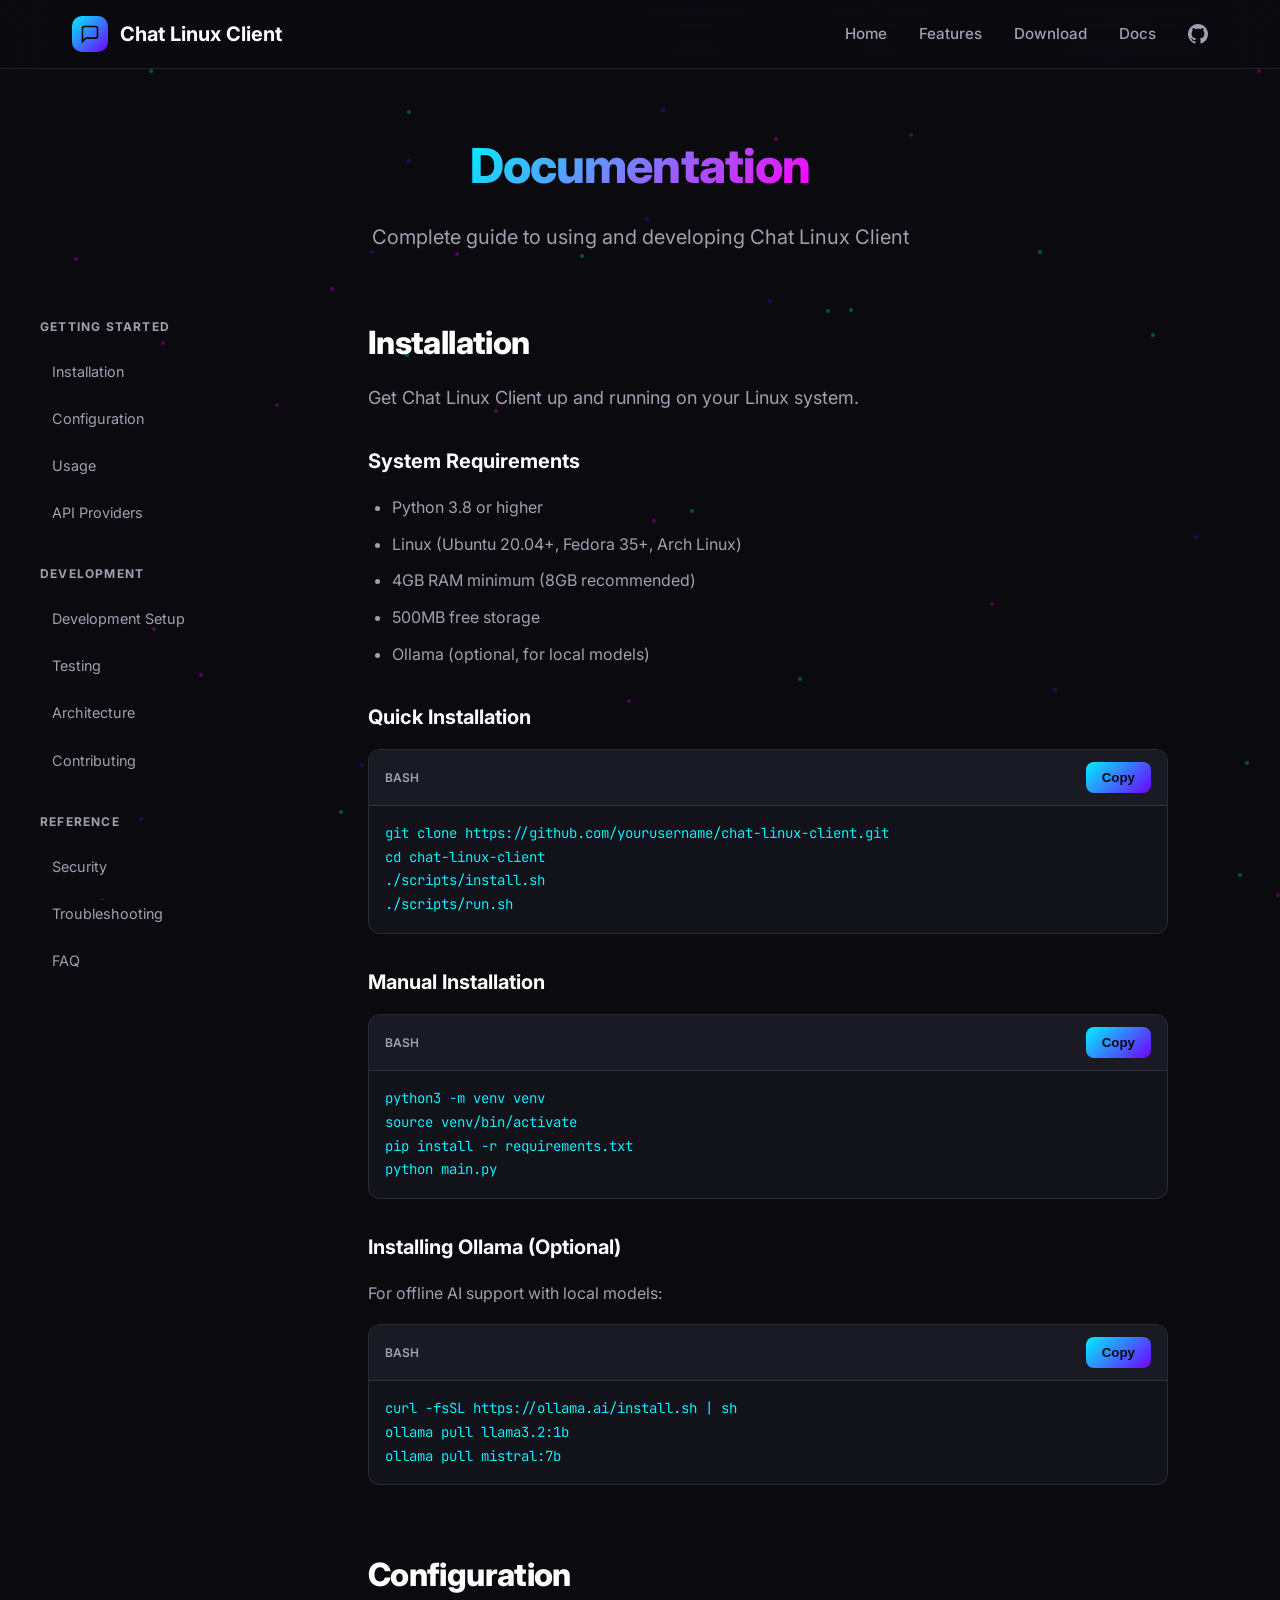
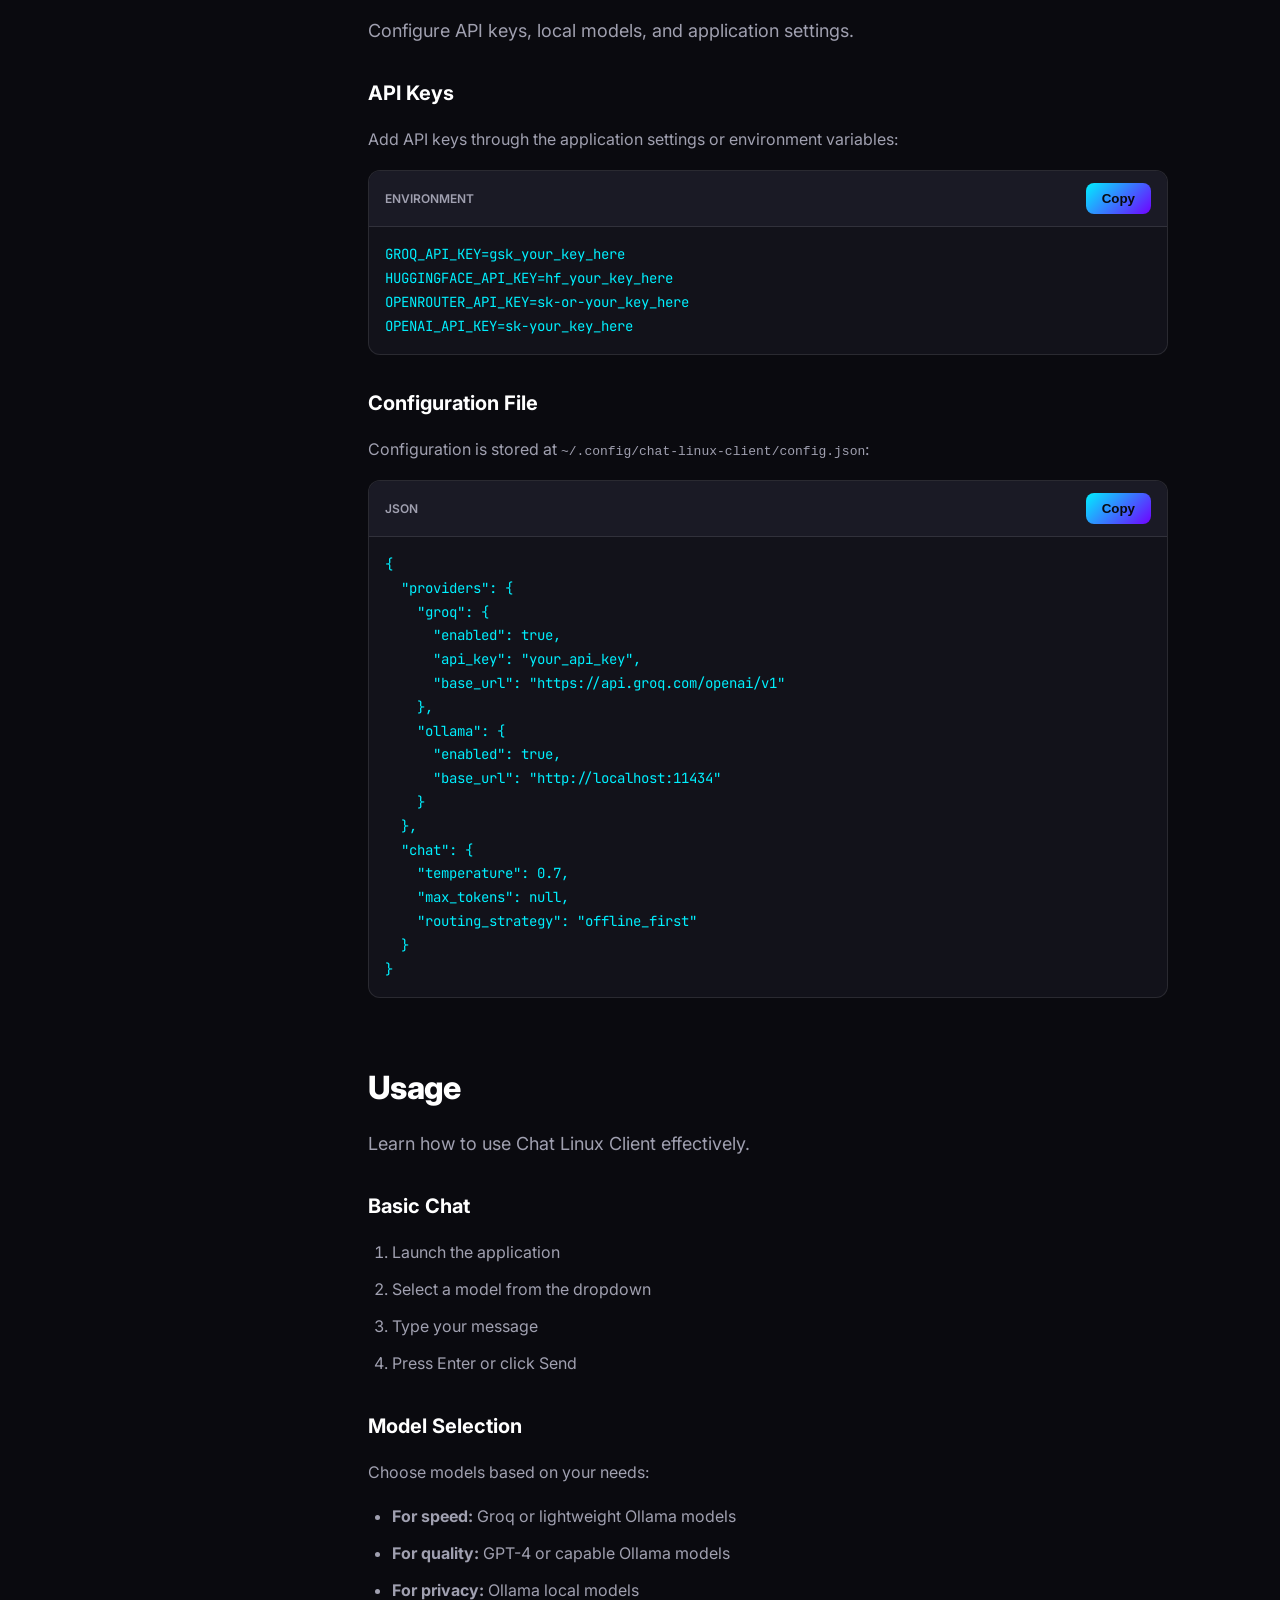
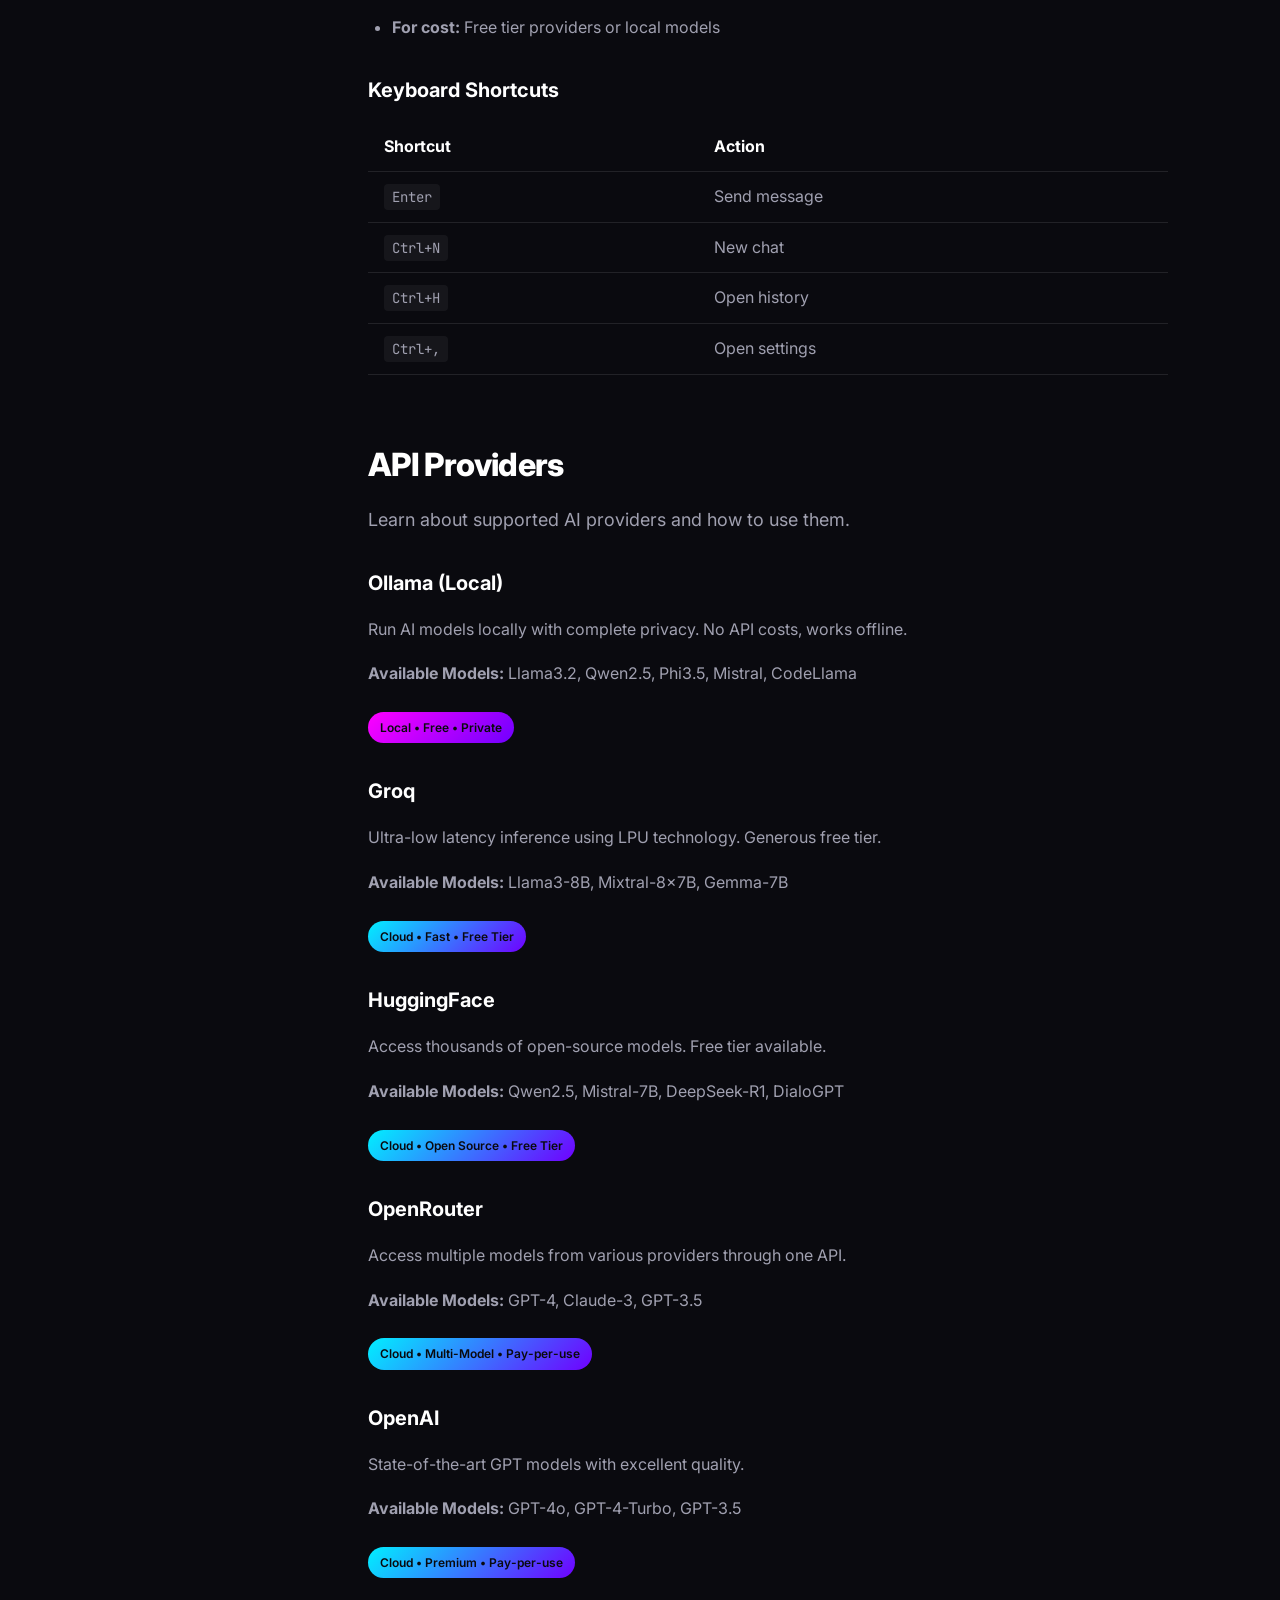
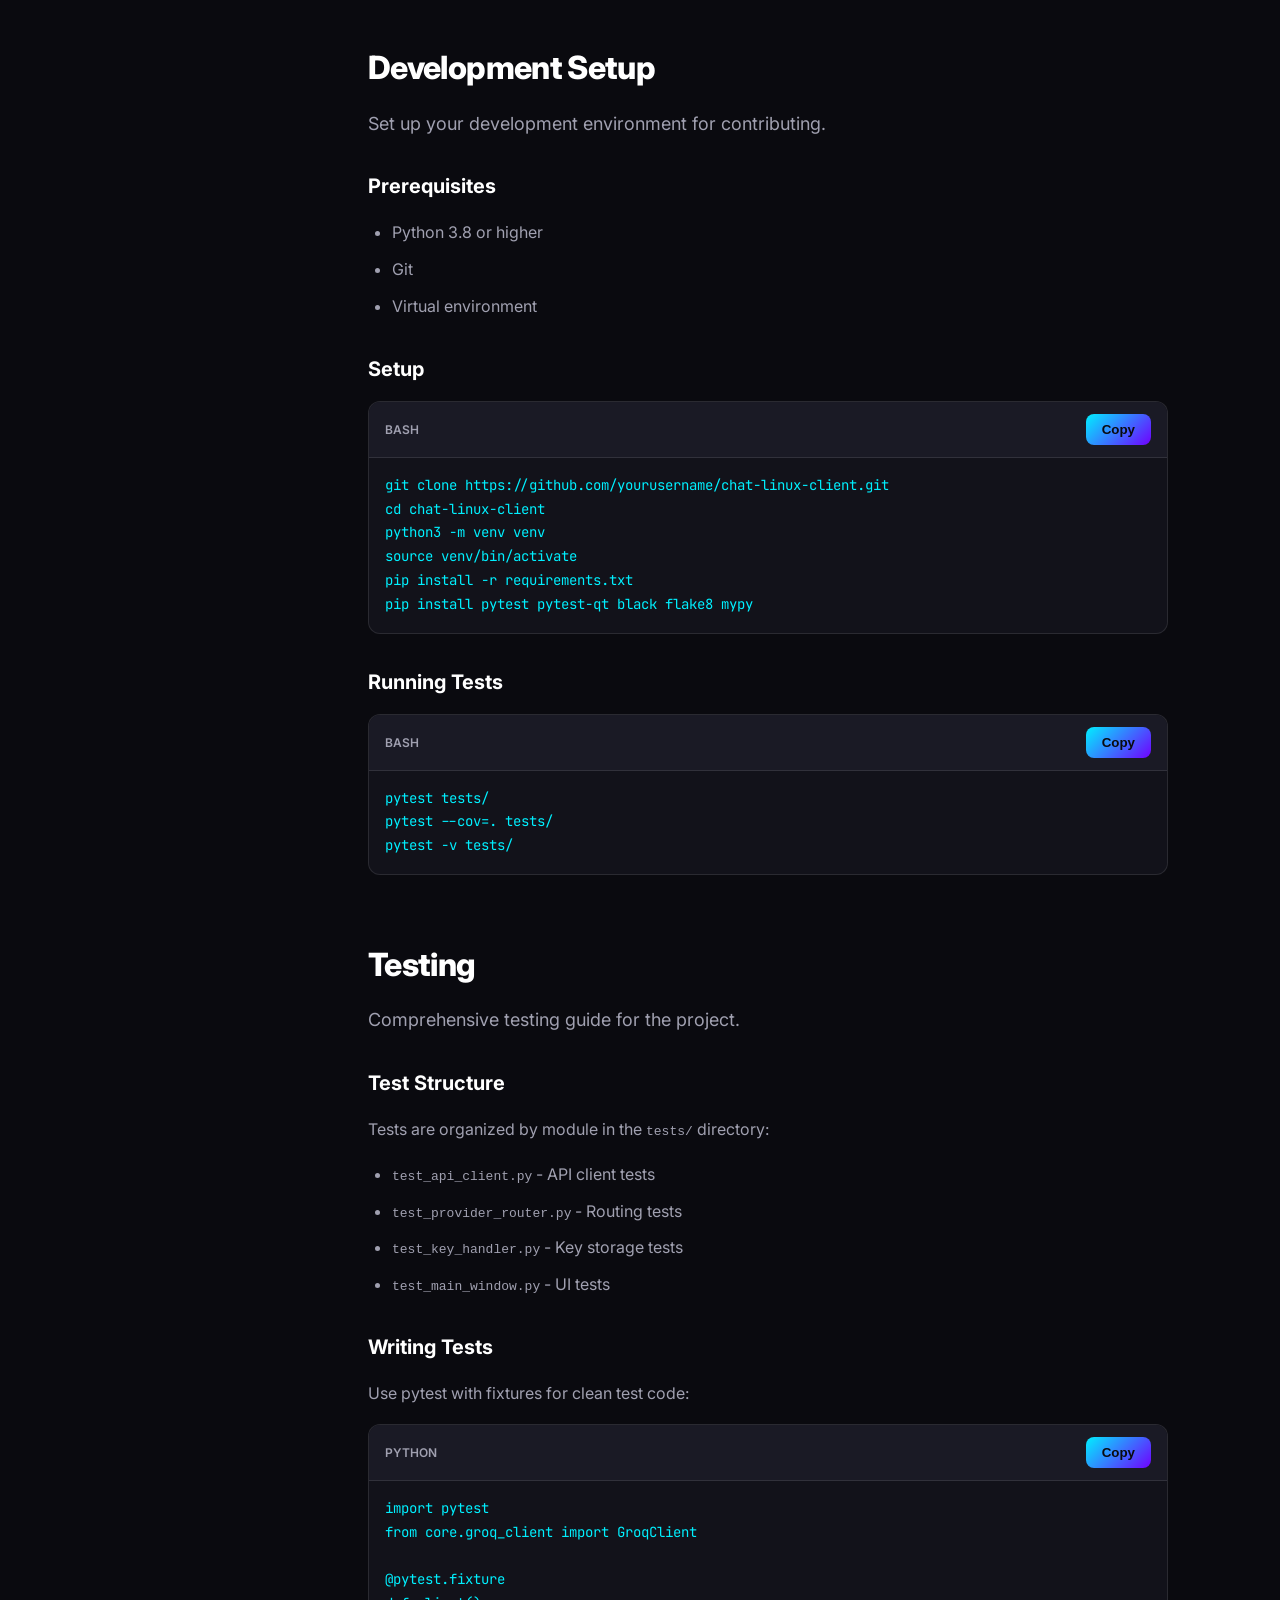
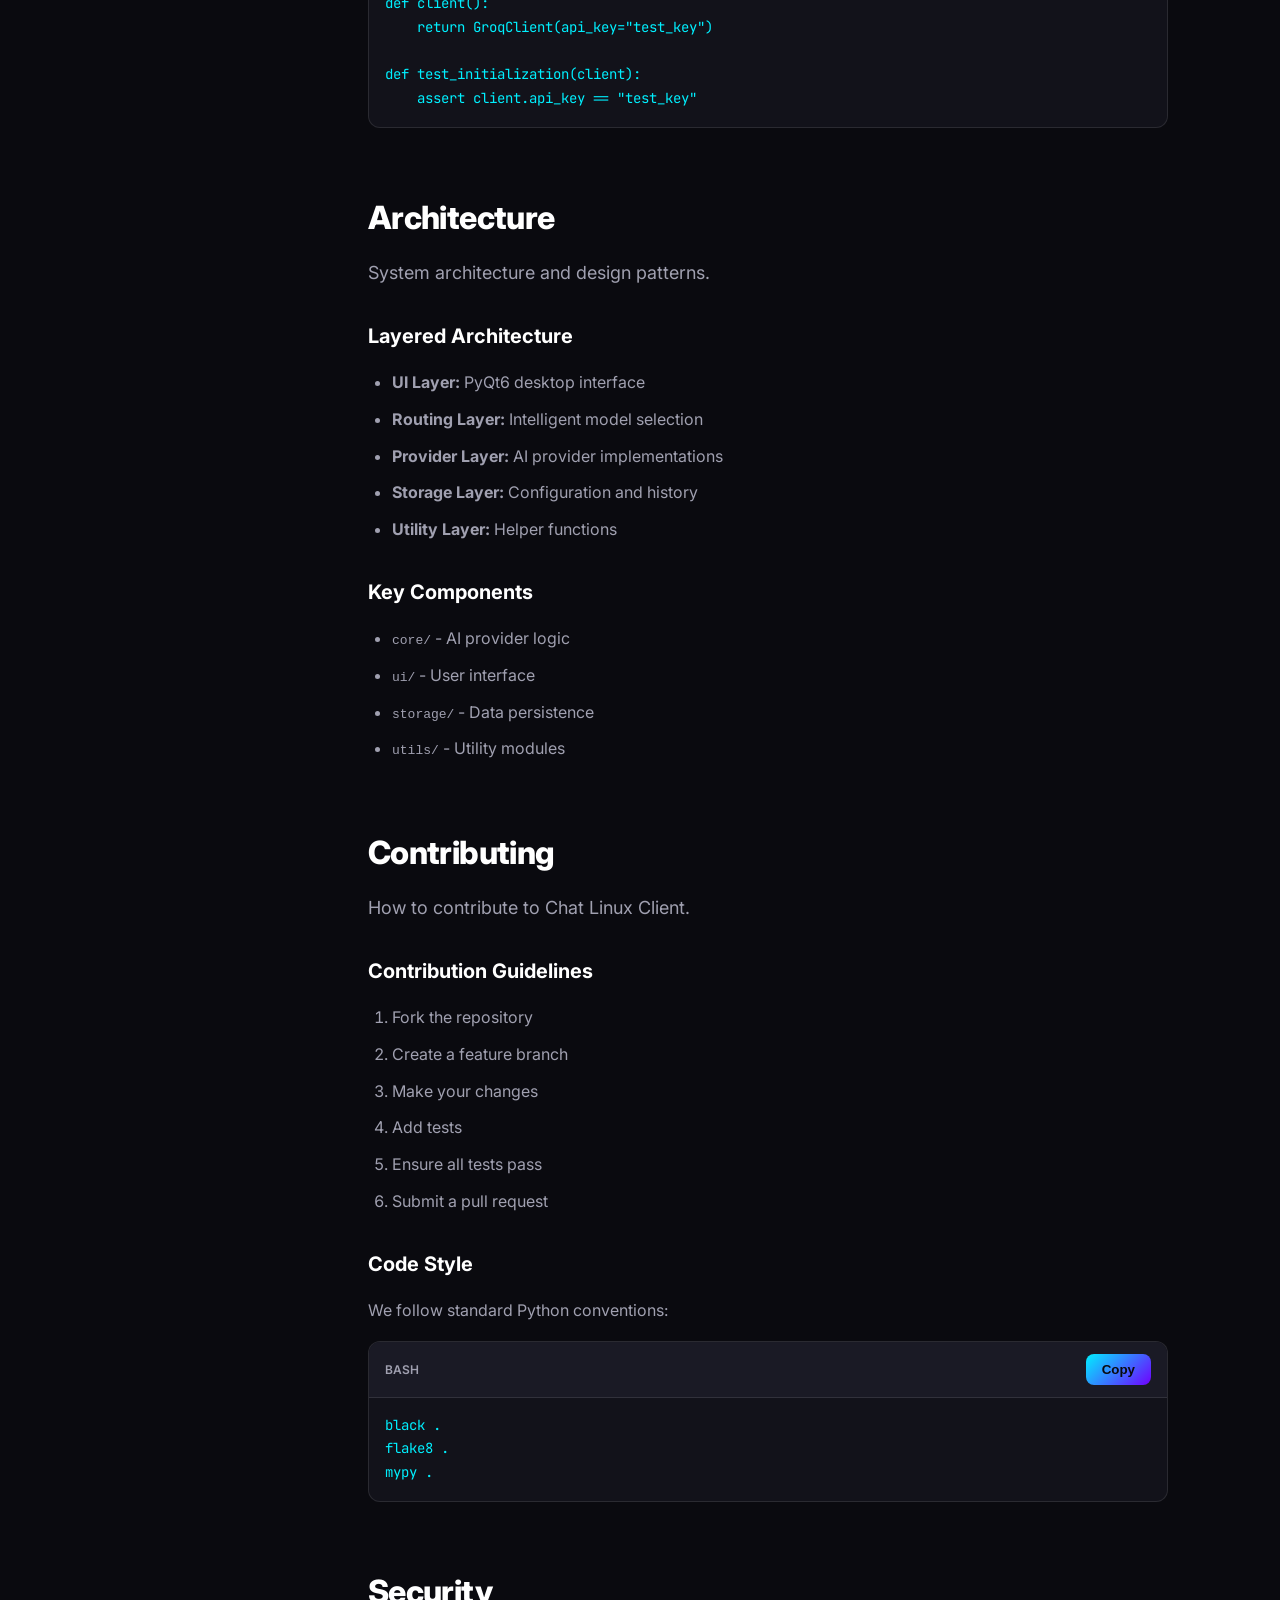
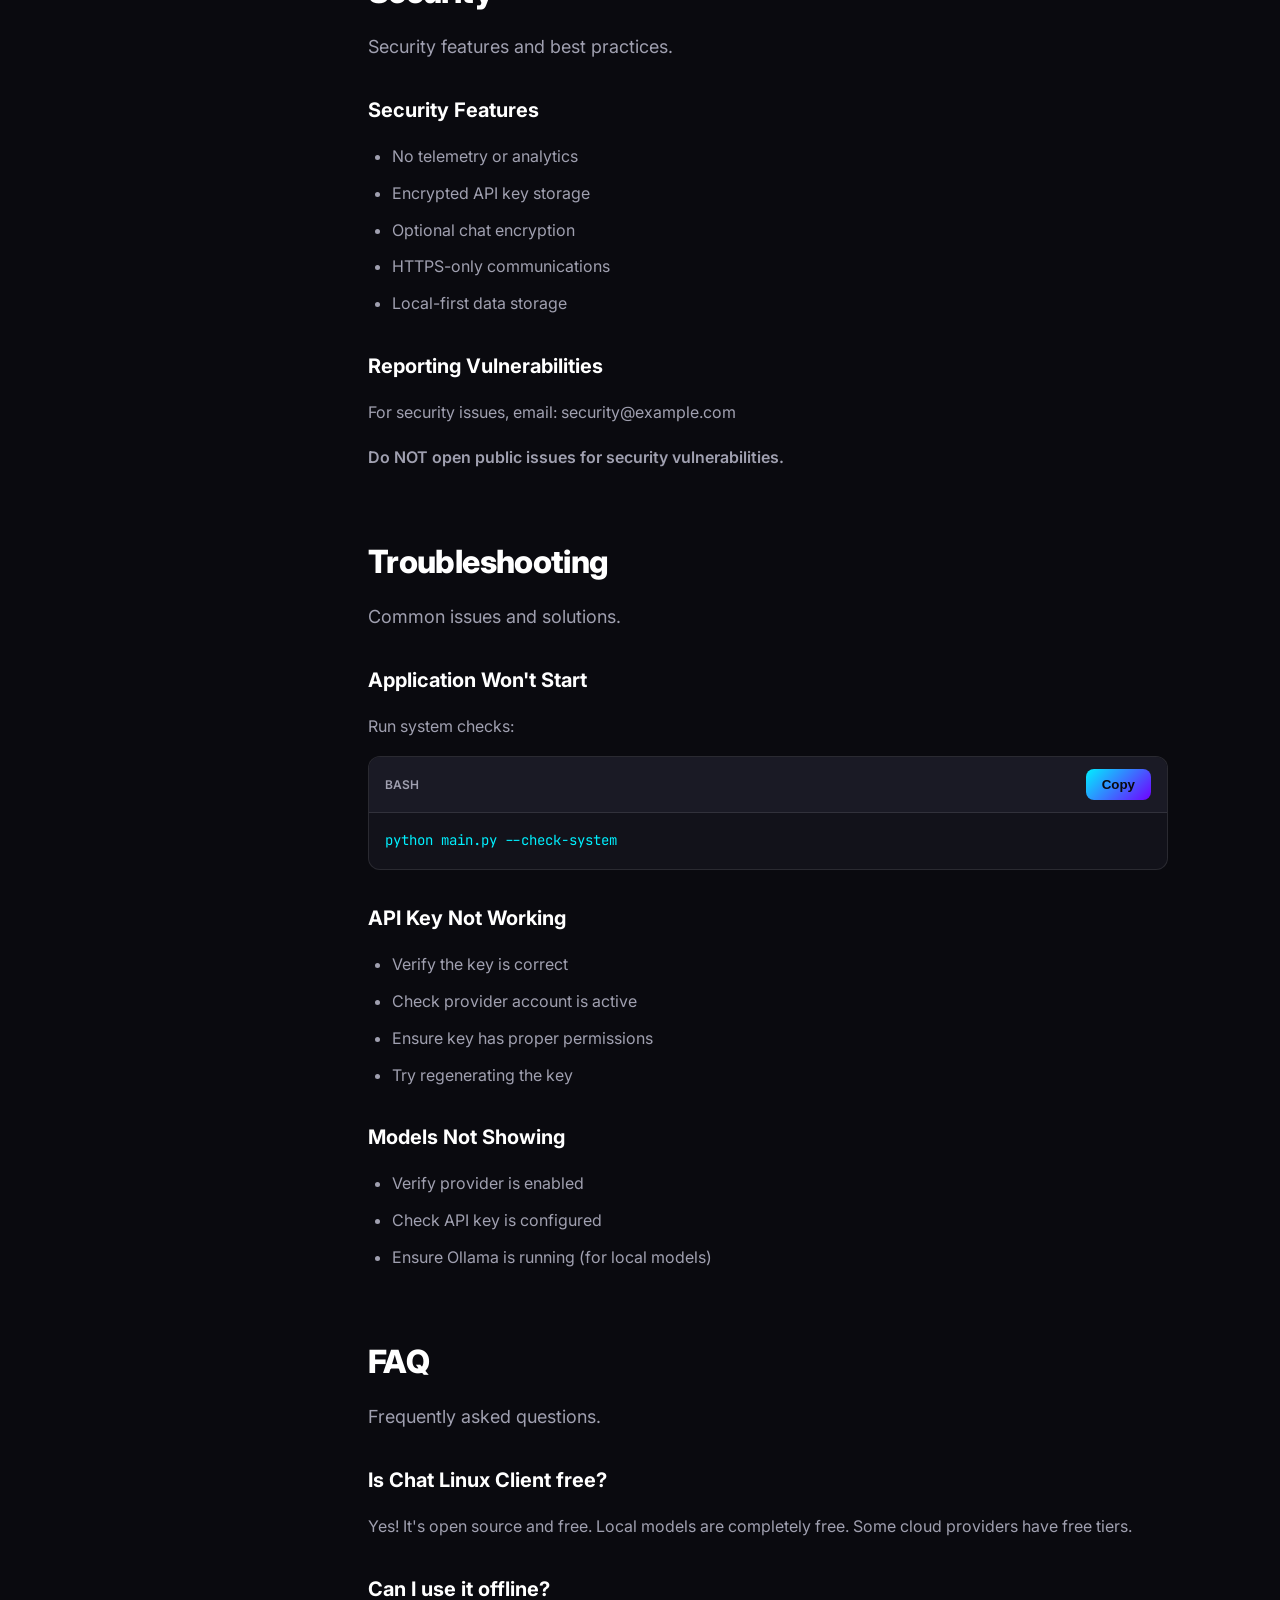
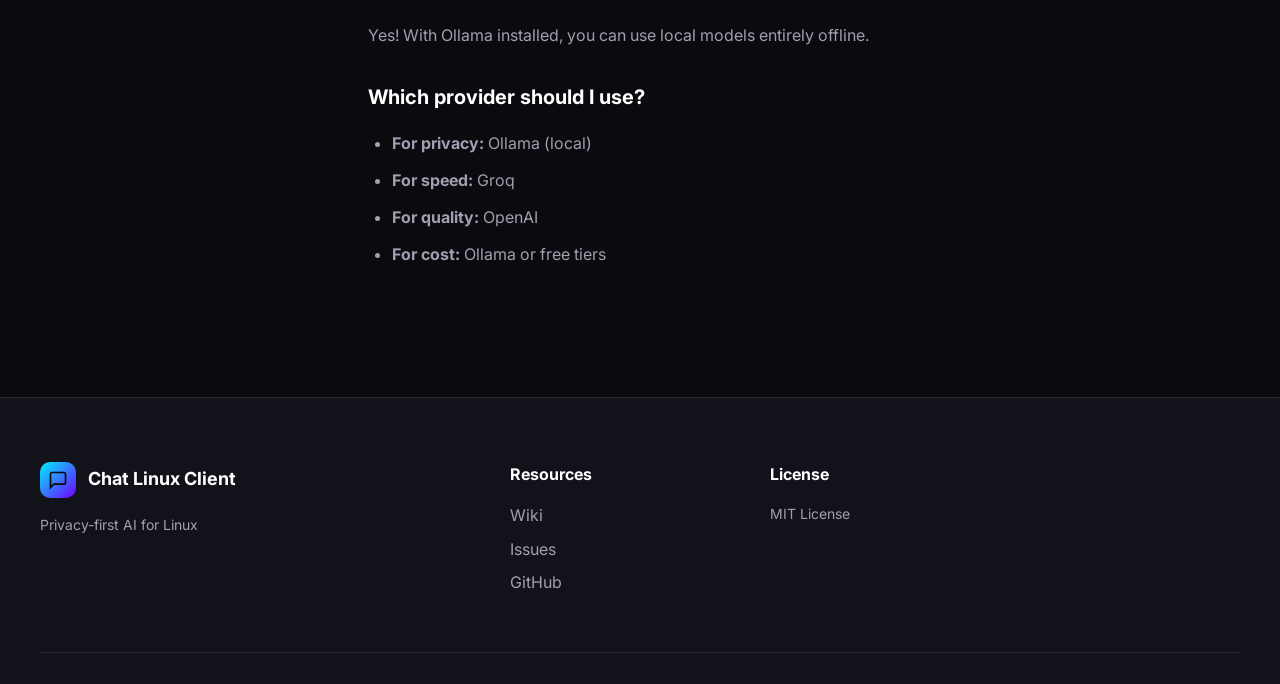
==== pages/docs.html @ 25b43e9b "Initial commit: Chat Linux Client - Privacy-first AI desktop client for Linux" ====
<!DOCTYPE html>
<html lang="en">
<head>
    <meta charset="UTF-8">
    <meta name="viewport" content="width=device-width, initial-scale=1.0">
    <title>Documentation - Chat Linux Client</title>
    <link rel="stylesheet" href="styles.css">
    <link rel="preconnect" href="https://fonts.googleapis.com">
    <link rel="preconnect" href="https://fonts.gstatic.com" crossorigin>
    <link href="https://fonts.googleapis.com/css2?family=Inter:wght@300;400;500;600;700;800&family=JetBrains+Mono:wght@400;500&display=swap" rel="stylesheet">
</head>
<body>
    <div class="particles" id="particles"></div>
    
    <nav class="navbar">
        <div class="nav-container">
            <div class="logo">
                <div class="logo-icon">
                    <svg viewBox="0 0 24 24" fill="none" stroke="currentColor" stroke-width="2">
                        <path d="M21 15a2 2 0 0 1-2 2H7l-4 4V5a2 2 0 0 1 2-2h14a2 2 0 0 1 2 2z"/>
                    </svg>
                </div>
                <span>Chat Linux Client</span>
            </div>
            <div class="nav-links">
                <a href="index.html" class="nav-link">Home</a>
                <a href="index.html#features" class="nav-link">Features</a>
                <a href="index.html#download" class="nav-link">Download</a>
                <a href="docs.html" class="nav-link active">Docs</a>
                <a href="https://github.com/yourusername/chat-linux-client" class="nav-link github-link">
                    <svg viewBox="0 0 24 24" fill="currentColor">
                        <path d="M12 0c-6.626 0-12 5.373-12 12 0 5.302 3.438 9.8 8.207 11.387.599.111.793-.261.793-.577v-2.234c-3.338.726-4.033-1.416-4.033-1.416-.546-1.387-1.333-1.756-1.333-1.756-1.089-.745.083-.729.083-.729 1.205.084 1.839 1.237 1.839 1.237 1.07 1.834 2.807 1.304 3.492.997.107-.775.418-1.305.762-1.604-2.665-.305-5.467-1.334-5.467-5.931 0-1.311.469-2.381 1.236-3.221-.124-.303-.535-1.524.117-3.176 0 0 1.008-.322 3.301 1.23.957-.266 1.983-.399 3.003-.404 1.02.005 2.047.138 3.006.404 2.291-1.552 3.297-1.23 3.297-1.23.653 1.653.242 2.874.118 3.176.77.84 1.235 1.911 1.235 3.221 0 4.609-2.807 5.624-5.479 5.921.43.372.823 1.102.823 2.222v3.293c0 .319.192.694.801.576 4.765-1.589 8.199-6.086 8.199-11.386 0-6.627-5.373-12-12-12z"/>
                    </svg>
                </a>
            </div>
        </div>
    </nav>

    <section class="docs">
        <div class="container">
            <div class="docs-header">
                <h1 class="docs-title">
                    <span class="gradient-text">Documentation</span>
                </h1>
                <p class="docs-description">Complete guide to using and developing Chat Linux Client</p>
            </div>
            
            <div class="docs-layout">
                <aside class="docs-sidebar">
                    <nav class="docs-nav">
                        <div class="docs-nav-section">
                            <h3 class="docs-nav-title">Getting Started</h3>
                            <ul class="docs-nav-list">
                                <li><a href="#installation" class="docs-nav-link active">Installation</a></li>
                                <li><a href="#configuration" class="docs-nav-link">Configuration</a></li>
                                <li><a href="#usage" class="docs-nav-link">Usage</a></li>
                                <li><a href="#providers" class="docs-nav-link">API Providers</a></li>
                            </ul>
                        </div>
                        <div class="docs-nav-section">
                            <h3 class="docs-nav-title">Development</h3>
                            <ul class="docs-nav-list">
                                <li><a href="#development" class="docs-nav-link">Development Setup</a></li>
                                <li><a href="#testing" class="docs-nav-link">Testing</a></li>
                                <li><a href="#architecture" class="docs-nav-link">Architecture</a></li>
                                <li><a href="#contributing" class="docs-nav-link">Contributing</a></li>
                            </ul>
                        </div>
                        <div class="docs-nav-section">
                            <h3 class="docs-nav-title">Reference</h3>
                            <ul class="docs-nav-list">
                                <li><a href="#security" class="docs-nav-link">Security</a></li>
                                <li><a href="#troubleshooting" class="docs-nav-link">Troubleshooting</a></li>
                                <li><a href="#faq" class="docs-nav-link">FAQ</a></li>
                            </ul>
                        </div>
                    </nav>
                </aside>
                
                <main class="docs-content">
                    <article class="docs-section" id="installation">
                        <h2 class="docs-section-title">Installation</h2>
                        <p class="docs-intro">Get Chat Linux Client up and running on your Linux system.</p>
                        
                        <div class="docs-subsection">
                            <h3>System Requirements</h3>
                            <ul>
                                <li>Python 3.8 or higher</li>
                                <li>Linux (Ubuntu 20.04+, Fedora 35+, Arch Linux)</li>
                                <li>4GB RAM minimum (8GB recommended)</li>
                                <li>500MB free storage</li>
                                <li>Ollama (optional, for local models)</li>
                            </ul>
                        </div>
                        
                        <div class="docs-subsection">
                            <h3>Quick Installation</h3>
                            <div class="code-block">
                                <div class="code-header">
                                    <span>Bash</span>
                                    <button class="copy-btn" onclick="copyCode(this)">Copy</button>
                                </div>
                                <pre><code>git clone https://github.com/yourusername/chat-linux-client.git
cd chat-linux-client
./scripts/install.sh
./scripts/run.sh</code></pre>
                            </div>
                        </div>
                        
                        <div class="docs-subsection">
                            <h3>Manual Installation</h3>
                            <div class="code-block">
                                <div class="code-header">
                                    <span>Bash</span>
                                    <button class="copy-btn" onclick="copyCode(this)">Copy</button>
                                </div>
                                <pre><code>python3 -m venv venv
source venv/bin/activate
pip install -r requirements.txt
python main.py</code></pre>
                            </div>
                        </div>
                        
                        <div class="docs-subsection">
                            <h3>Installing Ollama (Optional)</h3>
                            <p>For offline AI support with local models:</p>
                            <div class="code-block">
                                <div class="code-header">
                                    <span>Bash</span>
                                    <button class="copy-btn" onclick="copyCode(this)">Copy</button>
                                </div>
                                <pre><code>curl -fsSL https://ollama.ai/install.sh | sh
ollama pull llama3.2:1b
ollama pull mistral:7b</code></pre>
                            </div>
                        </div>
                    </article>
                    
                    <article class="docs-section" id="configuration">
                        <h2 class="docs-section-title">Configuration</h2>
                        <p class="docs-intro">Configure API keys, local models, and application settings.</p>
                        
                        <div class="docs-subsection">
                            <h3>API Keys</h3>
                            <p>Add API keys through the application settings or environment variables:</p>
                            <div class="code-block">
                                <div class="code-header">
                                    <span>Environment</span>
                                    <button class="copy-btn" onclick="copyCode(this)">Copy</button>
                                </div>
                                <pre><code>GROQ_API_KEY=gsk_your_key_here
HUGGINGFACE_API_KEY=hf_your_key_here
OPENROUTER_API_KEY=sk-or-your_key_here
OPENAI_API_KEY=sk-your_key_here</code></pre>
                            </div>
                        </div>
                        
                        <div class="docs-subsection">
                            <h3>Configuration File</h3>
                            <p>Configuration is stored at <code>~/.config/chat-linux-client/config.json</code>:</p>
                            <div class="code-block">
                                <div class="code-header">
                                    <span>JSON</span>
                                    <button class="copy-btn" onclick="copyCode(this)">Copy</button>
                                </div>
                                <pre><code>{
  "providers": {
    "groq": {
      "enabled": true,
      "api_key": "your_api_key",
      "base_url": "https://api.groq.com/openai/v1"
    },
    "ollama": {
      "enabled": true,
      "base_url": "http://localhost:11434"
    }
  },
  "chat": {
    "temperature": 0.7,
    "max_tokens": null,
    "routing_strategy": "offline_first"
  }
}</code></pre>
                            </div>
                        </div>
                    </article>
                    
                    <article class="docs-section" id="usage">
                        <h2 class="docs-section-title">Usage</h2>
                        <p class="docs-intro">Learn how to use Chat Linux Client effectively.</p>
                        
                        <div class="docs-subsection">
                            <h3>Basic Chat</h3>
                            <ol>
                                <li>Launch the application</li>
                                <li>Select a model from the dropdown</li>
                                <li>Type your message</li>
                                <li>Press Enter or click Send</li>
                            </ol>
                        </div>
                        
                        <div class="docs-subsection">
                            <h3>Model Selection</h3>
                            <p>Choose models based on your needs:</p>
                            <ul>
                                <li><strong>For speed:</strong> Groq or lightweight Ollama models</li>
                                <li><strong>For quality:</strong> GPT-4 or capable Ollama models</li>
                                <li><strong>For privacy:</strong> Ollama local models</li>
                                <li><strong>For cost:</strong> Free tier providers or local models</li>
                            </ul>
                        </div>
                        
                        <div class="docs-subsection">
                            <h3>Keyboard Shortcuts</h3>
                            <table class="docs-table">
                                <thead>
                                    <tr>
                                        <th>Shortcut</th>
                                        <th>Action</th>
                                    </tr>
                                </thead>
                                <tbody>
                                    <tr>
                                        <td><code>Enter</code></td>
                                        <td>Send message</td>
                                    </tr>
                                    <tr>
                                        <td><code>Ctrl+N</code></td>
                                        <td>New chat</td>
                                    </tr>
                                    <tr>
                                        <td><code>Ctrl+H</code></td>
                                        <td>Open history</td>
                                    </tr>
                                    <tr>
                                        <td><code>Ctrl+,</code></td>
                                        <td>Open settings</td>
                                    </tr>
                                </tbody>
                            </table>
                        </div>
                    </article>
                    
                    <article class="docs-section" id="providers">
                        <h2 class="docs-section-title">API Providers</h2>
                        <p class="docs-intro">Learn about supported AI providers and how to use them.</p>
                        
                        <div class="docs-subsection">
                            <h3>Ollama (Local)</h3>
                            <p>Run AI models locally with complete privacy. No API costs, works offline.</p>
                            <p><strong>Available Models:</strong> Llama3.2, Qwen2.5, Phi3.5, Mistral, CodeLlama</p>
                            <div class="provider-tag provider-local">Local • Free • Private</div>
                        </div>
                        
                        <div class="docs-subsection">
                            <h3>Groq</h3>
                            <p>Ultra-low latency inference using LPU technology. Generous free tier.</p>
                            <p><strong>Available Models:</strong> Llama3-8B, Mixtral-8x7B, Gemma-7B</p>
                            <div class="provider-tag">Cloud • Fast • Free Tier</div>
                        </div>
                        
                        <div class="docs-subsection">
                            <h3>HuggingFace</h3>
                            <p>Access thousands of open-source models. Free tier available.</p>
                            <p><strong>Available Models:</strong> Qwen2.5, Mistral-7B, DeepSeek-R1, DialoGPT</p>
                            <div class="provider-tag">Cloud • Open Source • Free Tier</div>
                        </div>
                        
                        <div class="docs-subsection">
                            <h3>OpenRouter</h3>
                            <p>Access multiple models from various providers through one API.</p>
                            <p><strong>Available Models:</strong> GPT-4, Claude-3, GPT-3.5</p>
                            <div class="provider-tag">Cloud • Multi-Model • Pay-per-use</div>
                        </div>
                        
                        <div class="docs-subsection">
                            <h3>OpenAI</h3>
                            <p>State-of-the-art GPT models with excellent quality.</p>
                            <p><strong>Available Models:</strong> GPT-4o, GPT-4-Turbo, GPT-3.5</p>
                            <div class="provider-tag">Cloud • Premium • Pay-per-use</div>
                        </div>
                    </article>
                    
                    <article class="docs-section" id="development">
                        <h2 class="docs-section-title">Development Setup</h2>
                        <p class="docs-intro">Set up your development environment for contributing.</p>
                        
                        <div class="docs-subsection">
                            <h3>Prerequisites</h3>
                            <ul>
                                <li>Python 3.8 or higher</li>
                                <li>Git</li>
                                <li>Virtual environment</li>
                            </ul>
                        </div>
                        
                        <div class="docs-subsection">
                            <h3>Setup</h3>
                            <div class="code-block">
                                <div class="code-header">
                                    <span>Bash</span>
                                    <button class="copy-btn" onclick="copyCode(this)">Copy</button>
                                </div>
                                <pre><code>git clone https://github.com/yourusername/chat-linux-client.git
cd chat-linux-client
python3 -m venv venv
source venv/bin/activate
pip install -r requirements.txt
pip install pytest pytest-qt black flake8 mypy</code></pre>
                            </div>
                        </div>
                        
                        <div class="docs-subsection">
                            <h3>Running Tests</h3>
                            <div class="code-block">
                                <div class="code-header">
                                    <span>Bash</span>
                                    <button class="copy-btn" onclick="copyCode(this)">Copy</button>
                                </div>
                                <pre><code>pytest tests/
pytest --cov=. tests/
pytest -v tests/</code></pre>
                            </div>
                        </div>
                    </article>
                    
                    <article class="docs-section" id="testing">
                        <h2 class="docs-section-title">Testing</h2>
                        <p class="docs-intro">Comprehensive testing guide for the project.</p>
                        
                        <div class="docs-subsection">
                            <h3>Test Structure</h3>
                            <p>Tests are organized by module in the <code>tests/</code> directory:</p>
                            <ul>
                                <li><code>test_api_client.py</code> - API client tests</li>
                                <li><code>test_provider_router.py</code> - Routing tests</li>
                                <li><code>test_key_handler.py</code> - Key storage tests</li>
                                <li><code>test_main_window.py</code> - UI tests</li>
                            </ul>
                        </div>
                        
                        <div class="docs-subsection">
                            <h3>Writing Tests</h3>
                            <p>Use pytest with fixtures for clean test code:</p>
                            <div class="code-block">
                                <div class="code-header">
                                    <span>Python</span>
                                    <button class="copy-btn" onclick="copyCode(this)">Copy</button>
                                </div>
                                <pre><code>import pytest
from core.groq_client import GroqClient

@pytest.fixture
def client():
    return GroqClient(api_key="test_key")

def test_initialization(client):
    assert client.api_key == "test_key"</code></pre>
                            </div>
                        </div>
                    </article>
                    
                    <article class="docs-section" id="architecture">
                        <h2 class="docs-section-title">Architecture</h2>
                        <p class="docs-intro">System architecture and design patterns.</p>
                        
                        <div class="docs-subsection">
                            <h3>Layered Architecture</h3>
                            <ul>
                                <li><strong>UI Layer:</strong> PyQt6 desktop interface</li>
                                <li><strong>Routing Layer:</strong> Intelligent model selection</li>
                                <li><strong>Provider Layer:</strong> AI provider implementations</li>
                                <li><strong>Storage Layer:</strong> Configuration and history</li>
                                <li><strong>Utility Layer:</strong> Helper functions</li>
                            </ul>
                        </div>
                        
                        <div class="docs-subsection">
                            <h3>Key Components</h3>
                            <ul>
                                <li><code>core/</code> - AI provider logic</li>
                                <li><code>ui/</code> - User interface</li>
                                <li><code>storage/</code> - Data persistence</li>
                                <li><code>utils/</code> - Utility modules</li>
                            </ul>
                        </div>
                    </article>
                    
                    <article class="docs-section" id="contributing">
                        <h2 class="docs-section-title">Contributing</h2>
                        <p class="docs-intro">How to contribute to Chat Linux Client.</p>
                        
                        <div class="docs-subsection">
                            <h3>Contribution Guidelines</h3>
                            <ol>
                                <li>Fork the repository</li>
                                <li>Create a feature branch</li>
                                <li>Make your changes</li>
                                <li>Add tests</li>
                                <li>Ensure all tests pass</li>
                                <li>Submit a pull request</li>
                            </ol>
                        </div>
                        
                        <div class="docs-subsection">
                            <h3>Code Style</h3>
                            <p>We follow standard Python conventions:</p>
                            <div class="code-block">
                                <div class="code-header">
                                    <span>Bash</span>
                                    <button class="copy-btn" onclick="copyCode(this)">Copy</button>
                                </div>
                                <pre><code>black .
flake8 .
mypy .</code></pre>
                            </div>
                        </div>
                    </article>
                    
                    <article class="docs-section" id="security">
                        <h2 class="docs-section-title">Security</h2>
                        <p class="docs-intro">Security features and best practices.</p>
                        
                        <div class="docs-subsection">
                            <h3>Security Features</h3>
                            <ul>
                                <li>No telemetry or analytics</li>
                                <li>Encrypted API key storage</li>
                                <li>Optional chat encryption</li>
                                <li>HTTPS-only communications</li>
                                <li>Local-first data storage</li>
                            </ul>
                        </div>
                        
                        <div class="docs-subsection">
                            <h3>Reporting Vulnerabilities</h3>
                            <p>For security issues, email: security@example.com</p>
                            <p class="warning">Do NOT open public issues for security vulnerabilities.</p>
                        </div>
                    </article>
                    
                    <article class="docs-section" id="troubleshooting">
                        <h2 class="docs-section-title">Troubleshooting</h2>
                        <p class="docs-intro">Common issues and solutions.</p>
                        
                        <div class="docs-subsection">
                            <h3>Application Won't Start</h3>
                            <p>Run system checks:</p>
                            <div class="code-block">
                                <div class="code-header">
                                    <span>Bash</span>
                                    <button class="copy-btn" onclick="copyCode(this)">Copy</button>
                                </div>
                                <pre><code>python main.py --check-system</code></pre>
                            </div>
                        </div>
                        
                        <div class="docs-subsection">
                            <h3>API Key Not Working</h3>
                            <ul>
                                <li>Verify the key is correct</li>
                                <li>Check provider account is active</li>
                                <li>Ensure key has proper permissions</li>
                                <li>Try regenerating the key</li>
                            </ul>
                        </div>
                        
                        <div class="docs-subsection">
                            <h3>Models Not Showing</h3>
                            <ul>
                                <li>Verify provider is enabled</li>
                                <li>Check API key is configured</li>
                                <li>Ensure Ollama is running (for local models)</li>
                            </ul>
                        </div>
                    </article>
                    
                    <article class="docs-section" id="faq">
                        <h2 class="docs-section-title">FAQ</h2>
                        <p class="docs-intro">Frequently asked questions.</p>
                        
                        <div class="docs-subsection">
                            <h3>Is Chat Linux Client free?</h3>
                            <p>Yes! It's open source and free. Local models are completely free. Some cloud providers have free tiers.</p>
                        </div>
                        
                        <div class="docs-subsection">
                            <h3>Can I use it offline?</h3>
                            <p>Yes! With Ollama installed, you can use local models entirely offline.</p>
                        </div>
                        
                        <div class="docs-subsection">
                            <h3>Which provider should I use?</h3>
                            <ul>
                                <li><strong>For privacy:</strong> Ollama (local)</li>
                                <li><strong>For speed:</strong> Groq</li>
                                <li><strong>For quality:</strong> OpenAI</li>
                                <li><strong>For cost:</strong> Ollama or free tiers</li>
                            </ul>
                        </div>
                    </article>
                </main>
            </div>
        </div>
    </section>

    <footer class="footer">
        <div class="container">
            <div class="footer-content">
                <div class="footer-section">
                    <div class="footer-logo">
                        <div class="logo-icon">
                            <svg viewBox="0 0 24 24" fill="none" stroke="currentColor" stroke-width="2">
                                <path d="M21 15a2 2 0 0 1-2 2H7l-4 4V5a2 2 0 0 1 2-2h14a2 2 0 0 1 2 2z"/>
                            </svg>
                        </div>
                        <span>Chat Linux Client</span>
                    </div>
                    <p class="footer-description">Privacy-first AI for Linux</p>
                </div>
                <div class="footer-section">
                    <h4 class="footer-title">Resources</h4>
                    <a href="https://github.com/yourusername/chat-linux-client/wiki" class="footer-link">Wiki</a>
                    <a href="https://github.com/yourusername/chat-linux-client/issues" class="footer-link">Issues</a>
                    <a href="https://github.com/yourusername/chat-linux-client" class="footer-link">GitHub</a>
                </div>
                <div class="footer-section">
                    <h4 class="footer-title">License</h4>
                    <p class="footer-license">MIT License</p>
                </div>
            </div>
            <div class="footer-bottom">
                <p>&copy; 2026 Chat Linux Client. Open source under MIT License.</p>
            </div>
        </div>
    </footer>

    <script src="script.js"></script>
    <script>
        function copyCode(button) {
            const codeBlock = button.parentElement.nextElementSibling;
            const code = codeBlock.querySelector('code').textContent;
            
            navigator.clipboard.writeText(code).then(() => {
                const originalText = button.textContent;
                button.textContent = 'Copied!';
                button.style.background = 'linear-gradient(135deg, #28c840 0%, #00f0ff 100%)';
                
                setTimeout(() => {
                    button.textContent = originalText;
                    button.style.background = '';
                }, 2000);
            });
        }
        
        // Active nav link highlighting
        const navLinks = document.querySelectorAll('.docs-nav-link');
        const sections = document.querySelectorAll('.docs-section');
        
        window.addEventListener('scroll', () => {
            let current = '';
            sections.forEach(section => {
                const sectionTop = section.offsetTop;
                if (pageYOffset >= sectionTop - 200) {
                    current = section.getAttribute('id');
                }
            });
            
            navLinks.forEach(link => {
                link.classList.remove('active');
                if (link.getAttribute('href') === '#' + current) {
                    link.classList.add('active');
                }
            });
        });
    </script>
</body>
</html>
---- pages/styles.css ----
* {
    margin: 0;
    padding: 0;
    box-sizing: border-box;
}

:root {
    --bg-primary: #0a0a0f;
    --bg-secondary: #12121a;
    --bg-tertiary: #1a1a25;
    --accent-primary: #00f0ff;
    --accent-secondary: #7000ff;
    --accent-tertiary: #ff00ff;
    --text-primary: #ffffff;
    --text-secondary: #a0a0b0;
    --glass-bg: rgba(255, 255, 255, 0.05);
    --glass-border: rgba(255, 255, 255, 0.1);
    --gradient-primary: linear-gradient(135deg, #00f0ff 0%, #7000ff 100%);
    --gradient-secondary: linear-gradient(135deg, #ff00ff 0%, #7000ff 100%);
    --gradient-text: linear-gradient(135deg, #00f0ff 0%, #ff00ff 100%);
}

body {
    font-family: 'Inter', -apple-system, BlinkMacSystemFont, 'Segoe UI', Roboto, sans-serif;
    background: var(--bg-primary);
    color: var(--text-primary);
    line-height: 1.6;
    overflow-x: hidden;
}

.particles {
    position: fixed;
    top: 0;
    left: 0;
    width: 100%;
    height: 100%;
    pointer-events: none;
    z-index: 0;
    overflow: hidden;
}

.particle {
    position: absolute;
    width: 4px;
    height: 4px;
    background: var(--accent-primary);
    border-radius: 50%;
    opacity: 0.3;
    animation: float 20s infinite;
}

@keyframes float {
    0%, 100% {
        transform: translateY(0) translateX(0);
        opacity: 0.3;
    }
    50% {
        transform: translateY(-100px) translateX(50px);
        opacity: 0.6;
    }
}

.navbar {
    position: fixed;
    top: 0;
    left: 0;
    right: 0;
    z-index: 1000;
    background: rgba(10, 10, 15, 0.8);
    backdrop-filter: blur(20px);
    border-bottom: 1px solid var(--glass-border);
}

.nav-container {
    max-width: 1200px;
    margin: 0 auto;
    padding: 1rem 2rem;
    display: flex;
    justify-content: space-between;
    align-items: center;
}

.logo {
    display: flex;
    align-items: center;
    gap: 0.75rem;
    font-weight: 700;
    font-size: 1.25rem;
    color: var(--text-primary);
}

.logo-icon {
    width: 36px;
    height: 36px;
    background: var(--gradient-primary);
    border-radius: 10px;
    display: flex;
    align-items: center;
    justify-content: center;
    color: var(--bg-primary);
}

.logo-icon svg {
    width: 20px;
    height: 20px;
}

.nav-links {
    display: flex;
    align-items: center;
    gap: 2rem;
}

.nav-link {
    color: var(--text-secondary);
    text-decoration: none;
    font-weight: 500;
    font-size: 0.95rem;
    transition: color 0.3s ease;
}

.nav-link:hover {
    color: var(--accent-primary);
}

.github-link {
    display: flex;
    align-items: center;
    gap: 0.5rem;
}

.github-link svg {
    width: 20px;
    height: 20px;
}

.hero {
    position: relative;
    min-height: 100vh;
    display: flex;
    align-items: center;
    padding: 6rem 2rem 4rem;
    z-index: 1;
}

.hero-container {
    max-width: 1200px;
    margin: 0 auto;
    display: grid;
    grid-template-columns: 1fr 1fr;
    gap: 4rem;
    align-items: center;
}

.hero-content {
    animation: fadeInUp 1s ease;
}

@keyframes fadeInUp {
    from {
        opacity: 0;
        transform: translateY(30px);
    }
    to {
        opacity: 1;
        transform: translateY(0);
    }
}

.hero-badge {
    display: inline-flex;
    align-items: center;
    gap: 0.5rem;
    padding: 0.5rem 1rem;
    background: var(--glass-bg);
    border: 1px solid var(--glass-border);
    border-radius: 100px;
    font-size: 0.875rem;
    color: var(--text-secondary);
    margin-bottom: 2rem;
}

.badge-dot {
    width: 8px;
    height: 8px;
    background: var(--accent-primary);
    border-radius: 50%;
    animation: pulse 2s infinite;
}

@keyframes pulse {
    0%, 100% {
        opacity: 1;
        transform: scale(1);
    }
    50% {
        opacity: 0.5;
        transform: scale(1.2);
    }
}

.hero-title {
    font-size: 4rem;
    font-weight: 800;
    line-height: 1.1;
    margin-bottom: 1.5rem;
    letter-spacing: -0.02em;
}

.gradient-text {
    background: var(--gradient-text);
    -webkit-background-clip: text;
    -webkit-text-fill-color: transparent;
    background-clip: text;
}

.hero-description {
    font-size: 1.25rem;
    color: var(--text-secondary);
    margin-bottom: 2rem;
    max-width: 500px;
}

.hero-buttons {
    display: flex;
    gap: 1rem;
    margin-bottom: 3rem;
}

.btn {
    display: inline-flex;
    align-items: center;
    gap: 0.5rem;
    padding: 1rem 2rem;
    border-radius: 12px;
    font-weight: 600;
    font-size: 1rem;
    text-decoration: none;
    transition: all 0.3s ease;
    cursor: pointer;
    border: none;
}

.btn-primary {
    background: var(--gradient-primary);
    color: var(--bg-primary);
}

.btn-primary:hover {
    transform: translateY(-2px);
    box-shadow: 0 10px 40px rgba(0, 240, 255, 0.3);
}

.btn-secondary {
    background: var(--glass-bg);
    border: 1px solid var(--glass-border);
    color: var(--text-primary);
}

.btn-secondary:hover {
    background: var(--glass-border);
}

.btn-icon {
    width: 20px;
    height: 20px;
}

.btn-large {
    padding: 1.25rem 2.5rem;
    font-size: 1.125rem;
}

.hero-stats {
    display: flex;
    gap: 3rem;
}

.stat {
    text-align: left;
}

.stat-value {
    font-size: 2rem;
    font-weight: 800;
    background: var(--gradient-text);
    -webkit-background-clip: text;
    -webkit-text-fill-color: transparent;
    background-clip: text;
}

.stat-label {
    font-size: 0.875rem;
    color: var(--text-secondary);
}

.hero-visual {
    animation: fadeIn 1s ease 0.3s both;
}

@keyframes fadeIn {
    from {
        opacity: 0;
        transform: scale(0.95);
    }
    to {
        opacity: 1;
        transform: scale(1);
    }
}

.window-mockup {
    background: var(--bg-secondary);
    border: 1px solid var(--glass-border);
    border-radius: 20px;
    overflow: hidden;
    box-shadow: 0 25px 100px rgba(0, 0, 0, 0.5);
}

.window-header {
    display: flex;
    align-items: center;
    gap: 1rem;
    padding: 1rem 1.5rem;
    background: var(--bg-tertiary);
    border-bottom: 1px solid var(--glass-border);
}

.window-controls {
    display: flex;
    gap: 0.5rem;
}

.control {
    width: 12px;
    height: 12px;
    border-radius: 50%;
}

.control-close {
    background: #ff5f57;
}

.control-minimize {
    background: #ffbd2e;
}

.control-maximize {
    background: #28c840;
}

.window-title {
    font-size: 0.875rem;
    color: var(--text-secondary);
}

.window-body {
    padding: 1.5rem;
}

.chat-interface {
    display: grid;
    grid-template-columns: 200px 1fr;
    gap: 1rem;
    min-height: 400px;
}

.chat-sidebar {
    background: var(--bg-tertiary);
    border-radius: 12px;
    padding: 1rem;
}

.sidebar-item {
    display: flex;
    align-items: center;
    gap: 0.75rem;
    padding: 0.75rem 1rem;
    border-radius: 8px;
    color: var(--text-secondary);
    cursor: pointer;
    transition: all 0.2s ease;
    margin-bottom: 0.5rem;
}

.sidebar-item:hover {
    background: var(--glass-bg);
}

.sidebar-icon {
    width: 24px;
    height: 24px;
    display: flex;
    align-items: center;
    justify-content: center;
    margin-bottom: 0;
}

.sidebar-icon svg {
    width: 16px;
    height: 16px;
}

.sidebar-item.active {
    background: var(--gradient-primary);
    color: var(--bg-primary);
}

.chat-main {
    background: var(--bg-tertiary);
    border-radius: 12px;
    padding: 1.5rem;
    display: flex;
    flex-direction: column;
}

.chat-messages {
    flex: 1;
    overflow-y: auto;
    margin-bottom: 1rem;
}

.message {
    display: flex;
    gap: 1rem;
    margin-bottom: 1rem;
}

.message-avatar {
    width: 36px;
    height: 36px;
    border-radius: 50%;
    display: flex;
    align-items: center;
    justify-content: center;
    font-size: 1.25rem;
    background: var(--glass-bg);
    flex-shrink: 0;
}

.message-content {
    flex: 1;
    background: var(--glass-bg);
    border-radius: 12px;
    padding: 1rem;
    color: var(--text-secondary);
}

.message-content p {
    margin-bottom: 0.5rem;
}

.message-content pre {
    background: var(--bg-secondary);
    padding: 0.75rem;
    border-radius: 8px;
    overflow-x: auto;
    font-family: 'JetBrains Mono', monospace;
    font-size: 0.875rem;
}

.message-content code {
    font-family: 'JetBrains Mono', monospace;
}

.chat-input {
    display: flex;
    align-items: center;
    gap: 1rem;
    padding: 1rem;
    background: var(--bg-secondary);
    border-radius: 12px;
    border: 1px solid var(--glass-border);
}

.input-placeholder {
    flex: 1;
    color: var(--text-secondary);
}

.input-send {
    color: var(--accent-primary);
    cursor: pointer;
    display: flex;
    align-items: center;
    justify-content: center;
}

.input-send svg {
    width: 20px;
    height: 20px;
}

section {
    position: relative;
    z-index: 1;
    padding: 6rem 2rem;
}

.container {
    max-width: 1200px;
    margin: 0 auto;
}

.section-header {
    text-align: center;
    margin-bottom: 4rem;
}

.section-title {
    font-size: 2.5rem;
    font-weight: 800;
    margin-bottom: 1rem;
    letter-spacing: -0.02em;
}

.section-description {
    font-size: 1.125rem;
    color: var(--text-secondary);
    max-width: 600px;
    margin: 0 auto;
}

.features-grid {
    display: grid;
    grid-template-columns: repeat(auto-fit, minmax(300px, 1fr));
    gap: 2rem;
}

.feature-card {
    background: var(--glass-bg);
    border: 1px solid var(--glass-border);
    border-radius: 16px;
    padding: 2rem;
    transition: all 0.3s ease;
}

.feature-card:hover {
    transform: translateY(-5px);
    border-color: var(--accent-primary);
    box-shadow: 0 20px 60px rgba(0, 240, 255, 0.1);
}

.feature-icon {
    width: 48px;
    height: 48px;
    background: var(--gradient-primary);
    border-radius: 12px;
    display: flex;
    align-items: center;
    justify-content: center;
    margin-bottom: 1.5rem;
    color: var(--bg-primary);
}

.feature-icon svg {
    width: 24px;
    height: 24px;
}

.feature-title {
    font-size: 1.25rem;
    font-weight: 700;
    margin-bottom: 0.75rem;
}

.feature-description {
    color: var(--text-secondary);
    line-height: 1.6;
}

.providers-grid {
    display: grid;
    grid-template-columns: repeat(auto-fit, minmax(250px, 1fr));
    gap: 1.5rem;
}

.provider-card {
    background: var(--glass-bg);
    border: 1px solid var(--glass-border);
    border-radius: 16px;
    padding: 2rem;
    text-align: center;
    transition: all 0.3s ease;
    position: relative;
    overflow: hidden;
}

.provider-card::before {
    content: '';
    position: absolute;
    top: 0;
    left: 0;
    right: 0;
    height: 3px;
    background: var(--gradient-primary);
    opacity: 0;
    transition: opacity 0.3s ease;
}

.provider-card:hover::before {
    opacity: 1;
}

.provider-card:hover {
    transform: translateY(-5px);
    border-color: var(--accent-primary);
}

.provider-card.provider-local::before {
    background: var(--gradient-secondary);
}

.provider-badge {
    display: inline-block;
    padding: 0.375rem 0.75rem;
    background: var(--gradient-primary);
    border-radius: 100px;
    font-size: 0.75rem;
    font-weight: 600;
    color: var(--bg-primary);
    margin-bottom: 1rem;
}

.provider-icon {
    font-size: 3rem;
    margin-bottom: 1rem;
    display: flex;
    align-items: center;
    justify-content: center;
}

.provider-icon svg {
    width: 48px;
    height: 48px;
    color: var(--accent-primary);
}

.provider-name {
    font-size: 1.25rem;
    font-weight: 700;
    margin-bottom: 0.75rem;
}

.provider-description {
    color: var(--text-secondary);
    font-size: 0.875rem;
    margin-bottom: 1rem;
}

.provider-features {
    display: flex;
    flex-wrap: wrap;
    gap: 0.5rem;
    justify-content: center;
}

.provider-features span {
    font-size: 0.75rem;
    color: var(--text-secondary);
    background: var(--bg-tertiary);
    padding: 0.25rem 0.5rem;
    border-radius: 4px;
}

.provider-models {
    display: flex;
    flex-wrap: wrap;
    gap: 0.5rem;
    margin-bottom: 1rem;
}

.provider-models span {
    font-size: 0.75rem;
    color: var(--accent-primary);
    background: rgba(0, 240, 255, 0.1);
    padding: 0.25rem 0.5rem;
    border-radius: 4px;
    font-weight: 500;
}

.provider-card.provider-local .provider-models span {
    color: var(--accent-tertiary);
    background: rgba(255, 0, 255, 0.1);
}

.download-content {
    display: grid;
    grid-template-columns: 1fr 1fr;
    gap: 4rem;
    align-items: center;
}

.download-text {
    animation: fadeInUp 1s ease;
}

.download-options {
    display: flex;
    flex-direction: column;
    gap: 1rem;
    margin-bottom: 2rem;
}

.download-option {
    display: flex;
    align-items: center;
    gap: 1rem;
    padding: 1.5rem;
    background: var(--glass-bg);
    border: 1px solid var(--glass-border);
    border-radius: 12px;
    text-decoration: none;
    color: var(--text-primary);
    transition: all 0.3s ease;
}

.download-option:hover {
    border-color: var(--accent-primary);
    transform: translateX(5px);
}

.download-icon {
    width: 48px;
    height: 48px;
    background: var(--gradient-primary);
    border-radius: 12px;
    display: flex;
    align-items: center;
    justify-content: center;
    color: var(--bg-primary);
}

.download-icon svg {
    width: 24px;
    height: 24px;
}

.download-info {
    flex: 1;
}

.download-title {
    font-weight: 700;
    margin-bottom: 0.25rem;
}

.download-subtitle {
    font-size: 0.875rem;
    color: var(--text-secondary);
}

.download-arrow {
    font-size: 1.5rem;
    color: var(--accent-primary);
}

.install-command {
    margin-top: 2rem;
}

.command-label {
    font-size: 0.875rem;
    color: var(--text-secondary);
    margin-bottom: 0.5rem;
}

.command-box {
    display: flex;
    align-items: center;
    gap: 1rem;
    padding: 1rem 1.5rem;
    background: var(--bg-secondary);
    border: 1px solid var(--glass-border);
    border-radius: 12px;
    font-family: 'JetBrains Mono', monospace;
    font-size: 0.875rem;
}

.command-box code {
    flex: 1;
    color: var(--accent-primary);
    overflow-x: auto;
}

.copy-btn {
    padding: 0.5rem 1rem;
    background: var(--gradient-primary);
    border: none;
    border-radius: 8px;
    color: var(--bg-primary);
    font-weight: 600;
    cursor: pointer;
    transition: all 0.3s ease;
}

.copy-btn:hover {
    transform: scale(1.05);
}

.download-visual {
    animation: fadeIn 1s ease 0.3s both;
}

.terminal-mockup {
    background: var(--bg-secondary);
    border: 1px solid var(--glass-border);
    border-radius: 16px;
    overflow: hidden;
}

.terminal-header {
    display: flex;
    align-items: center;
    gap: 1rem;
    padding: 1rem 1.5rem;
    background: var(--bg-tertiary);
    border-bottom: 1px solid var(--glass-border);
}

.terminal-title {
    font-size: 0.875rem;
    color: var(--text-secondary);
}

.terminal-body {
    padding: 1.5rem;
    font-family: 'JetBrains Mono', monospace;
    font-size: 0.875rem;
}

.terminal-line {
    margin-bottom: 0.5rem;
}

.terminal-prompt {
    color: var(--accent-primary);
    margin-right: 0.5rem;
}

.terminal-command {
    color: var(--text-primary);
}

.terminal-output {
    color: var(--text-secondary);
}

.terminal-cursor {
    animation: blink 1s infinite;
}

@keyframes blink {
    0%, 100% {
        opacity: 1;
    }
    50% {
        opacity: 0;
    }
}

.cta {
    text-align: center;
    padding: 8rem 2rem;
}

.cta-content {
    max-width: 600px;
    margin: 0 auto;
}

.cta-title {
    font-size: 3rem;
    font-weight: 800;
    margin-bottom: 1.5rem;
    letter-spacing: -0.02em;
}

.cta-description {
    font-size: 1.25rem;
    color: var(--text-secondary);
    margin-bottom: 2rem;
}

.footer {
    background: var(--bg-secondary);
    border-top: 1px solid var(--glass-border);
    padding: 4rem 2rem 2rem;
}

.footer-content {
    display: grid;
    grid-template-columns: 2fr 1fr 1fr 1fr;
    gap: 3rem;
    margin-bottom: 3rem;
}

.footer-section {
    display: flex;
    flex-direction: column;
}

.footer-logo {
    display: flex;
    align-items: center;
    gap: 0.75rem;
    font-weight: 700;
    font-size: 1.125rem;
    margin-bottom: 1rem;
}

.footer-description {
    color: var(--text-secondary);
    font-size: 0.875rem;
}

.footer-title {
    font-weight: 700;
    margin-bottom: 1rem;
    color: var(--text-primary);
}

.footer-link {
    color: var(--text-secondary);
    text-decoration: none;
    margin-bottom: 0.5rem;
    transition: color 0.3s ease;
}

.footer-link:hover {
    color: var(--accent-primary);
}

.footer-license {
    color: var(--text-secondary);
    font-size: 0.875rem;
}

.footer-bottom {
    text-align: center;
    padding-top: 2rem;
    border-top: 1px solid var(--glass-border);
    color: var(--text-secondary);
    font-size: 0.875rem;
}

/* Docs Page Styles */
.docs {
    padding-top: 8rem;
    padding-bottom: 4rem;
}

.docs-header {
    text-align: center;
    margin-bottom: 4rem;
}

.docs-title {
    font-size: 3rem;
    font-weight: 800;
    margin-bottom: 1rem;
    letter-spacing: -0.02em;
}

.docs-description {
    font-size: 1.25rem;
    color: var(--text-secondary);
    max-width: 600px;
    margin: 0 auto;
}

.docs-layout {
    display: grid;
    grid-template-columns: 280px 1fr;
    gap: 3rem;
    max-width: 1200px;
    margin: 0 auto;
}

.docs-sidebar {
    position: sticky;
    top: 100px;
    height: fit-content;
    max-height: calc(100vh - 150px);
    overflow-y: auto;
}

.docs-nav-section {
    margin-bottom: 2rem;
}

.docs-nav-title {
    font-size: 0.75rem;
    font-weight: 700;
    text-transform: uppercase;
    letter-spacing: 0.1em;
    color: var(--text-secondary);
    margin-bottom: 1rem;
}

.docs-nav-list {
    list-style: none;
}

.docs-nav-list li {
    margin-bottom: 0.5rem;
}

.docs-nav-link {
    display: block;
    padding: 0.5rem 0.75rem;
    color: var(--text-secondary);
    text-decoration: none;
    border-radius: 8px;
    font-size: 0.9rem;
    transition: all 0.2s ease;
}

.docs-nav-link:hover {
    color: var(--accent-primary);
    background: var(--glass-bg);
}

.docs-nav-link.active {
    color: var(--accent-primary);
    background: var(--glass-bg);
    font-weight: 600;
}

.docs-content {
    max-width: 800px;
}

.docs-section {
    margin-bottom: 4rem;
    scroll-margin-top: 120px;
}

.docs-section-title {
    font-size: 2rem;
    font-weight: 800;
    margin-bottom: 1rem;
    letter-spacing: -0.02em;
}

.docs-intro {
    font-size: 1.125rem;
    color: var(--text-secondary);
    margin-bottom: 2rem;
}

.docs-subsection {
    margin-bottom: 2rem;
}

.docs-subsection h3 {
    font-size: 1.25rem;
    font-weight: 700;
    margin-bottom: 1rem;
}

.docs-subsection ul,
.docs-subsection ol {
    padding-left: 1.5rem;
    color: var(--text-secondary);
    line-height: 1.8;
}

.docs-subsection li {
    margin-bottom: 0.5rem;
}

.docs-subsection p {
    color: var(--text-secondary);
    line-height: 1.8;
    margin-bottom: 1rem;
}

.code-block {
    background: var(--bg-secondary);
    border: 1px solid var(--glass-border);
    border-radius: 12px;
    overflow: hidden;
    margin: 1rem 0;
}

.code-header {
    display: flex;
    justify-content: space-between;
    align-items: center;
    padding: 0.75rem 1rem;
    background: var(--bg-tertiary);
    border-bottom: 1px solid var(--glass-border);
}

.code-header span {
    font-size: 0.75rem;
    font-weight: 600;
    color: var(--text-secondary);
    text-transform: uppercase;
}

.code-block pre {
    padding: 1rem;
    overflow-x: auto;
}

.code-block code {
    font-family: 'JetBrains Mono', monospace;
    font-size: 0.875rem;
    color: var(--accent-primary);
    line-height: 1.6;
}

.docs-table {
    width: 100%;
    border-collapse: collapse;
    margin: 1rem 0;
}

.docs-table th,
.docs-table td {
    padding: 0.75rem 1rem;
    text-align: left;
    border-bottom: 1px solid var(--glass-border);
}

.docs-table th {
    font-weight: 700;
    color: var(--text-primary);
}

.docs-table td {
    color: var(--text-secondary);
}

.docs-table code {
    font-family: 'JetBrains Mono', monospace;
    font-size: 0.875rem;
    background: var(--glass-bg);
    padding: 0.25rem 0.5rem;
    border-radius: 4px;
}

.provider-tag {
    display: inline-block;
    padding: 0.375rem 0.75rem;
    background: var(--gradient-primary);
    border-radius: 100px;
    font-size: 0.75rem;
    font-weight: 600;
    color: var(--bg-primary);
    margin-top: 0.5rem;
}

.provider-tag.provider-local {
    background: var(--gradient-secondary);
}

.warning {
    color: #ff5f57;
    font-weight: 600;
    margin-top: 0.5rem;
}

@media (max-width: 1024px) {
    .hero-container {
        grid-template-columns: 1fr;
        text-align: center;
    }
    
    .hero-description {
        margin-left: auto;
        margin-right: auto;
    }
    
    .hero-buttons {
        justify-content: center;
    }
    
    .hero-stats {
        justify-content: center;
    }
    
    .download-content {
        grid-template-columns: 1fr;
    }
    
    .footer-content {
        grid-template-columns: 1fr 1fr;
    }
}

@media (max-width: 768px) {
    .nav-links {
        display: none;
    }
    
    .hero-title {
        font-size: 2.5rem;
    }
    
    .hero-stats {
        flex-direction: column;
        gap: 1.5rem;
    }
    
    .chat-interface {
        grid-template-columns: 1fr;
    }
    
    .chat-sidebar {
        display: none;
    }
    
    .section-title {
        font-size: 2rem;
    }
    
    .cta-title {
        font-size: 2rem;
    }
    
    .footer-content {
        grid-template-columns: 1fr;
    }
    
    .docs-layout {
        grid-template-columns: 1fr;
    }
    
    .docs-sidebar {
        position: static;
        max-height: none;
        margin-bottom: 2rem;
    }
}
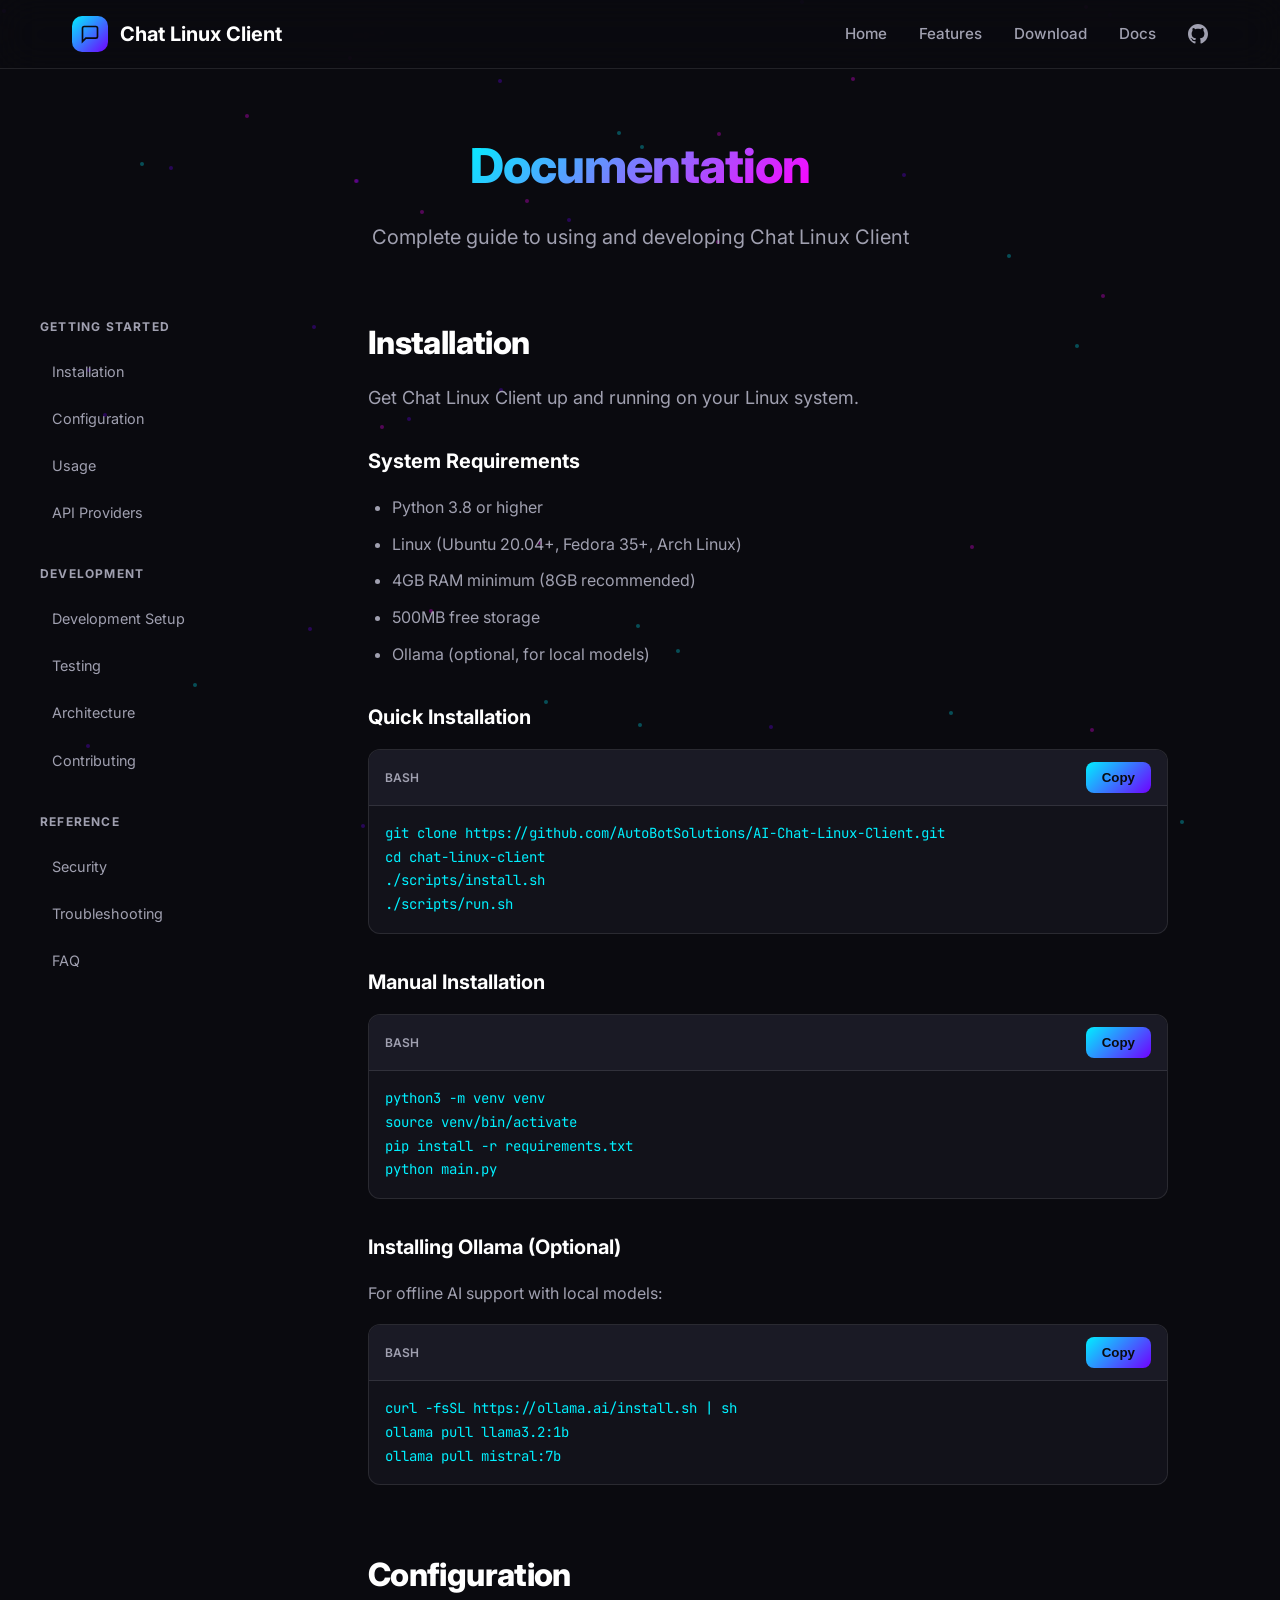
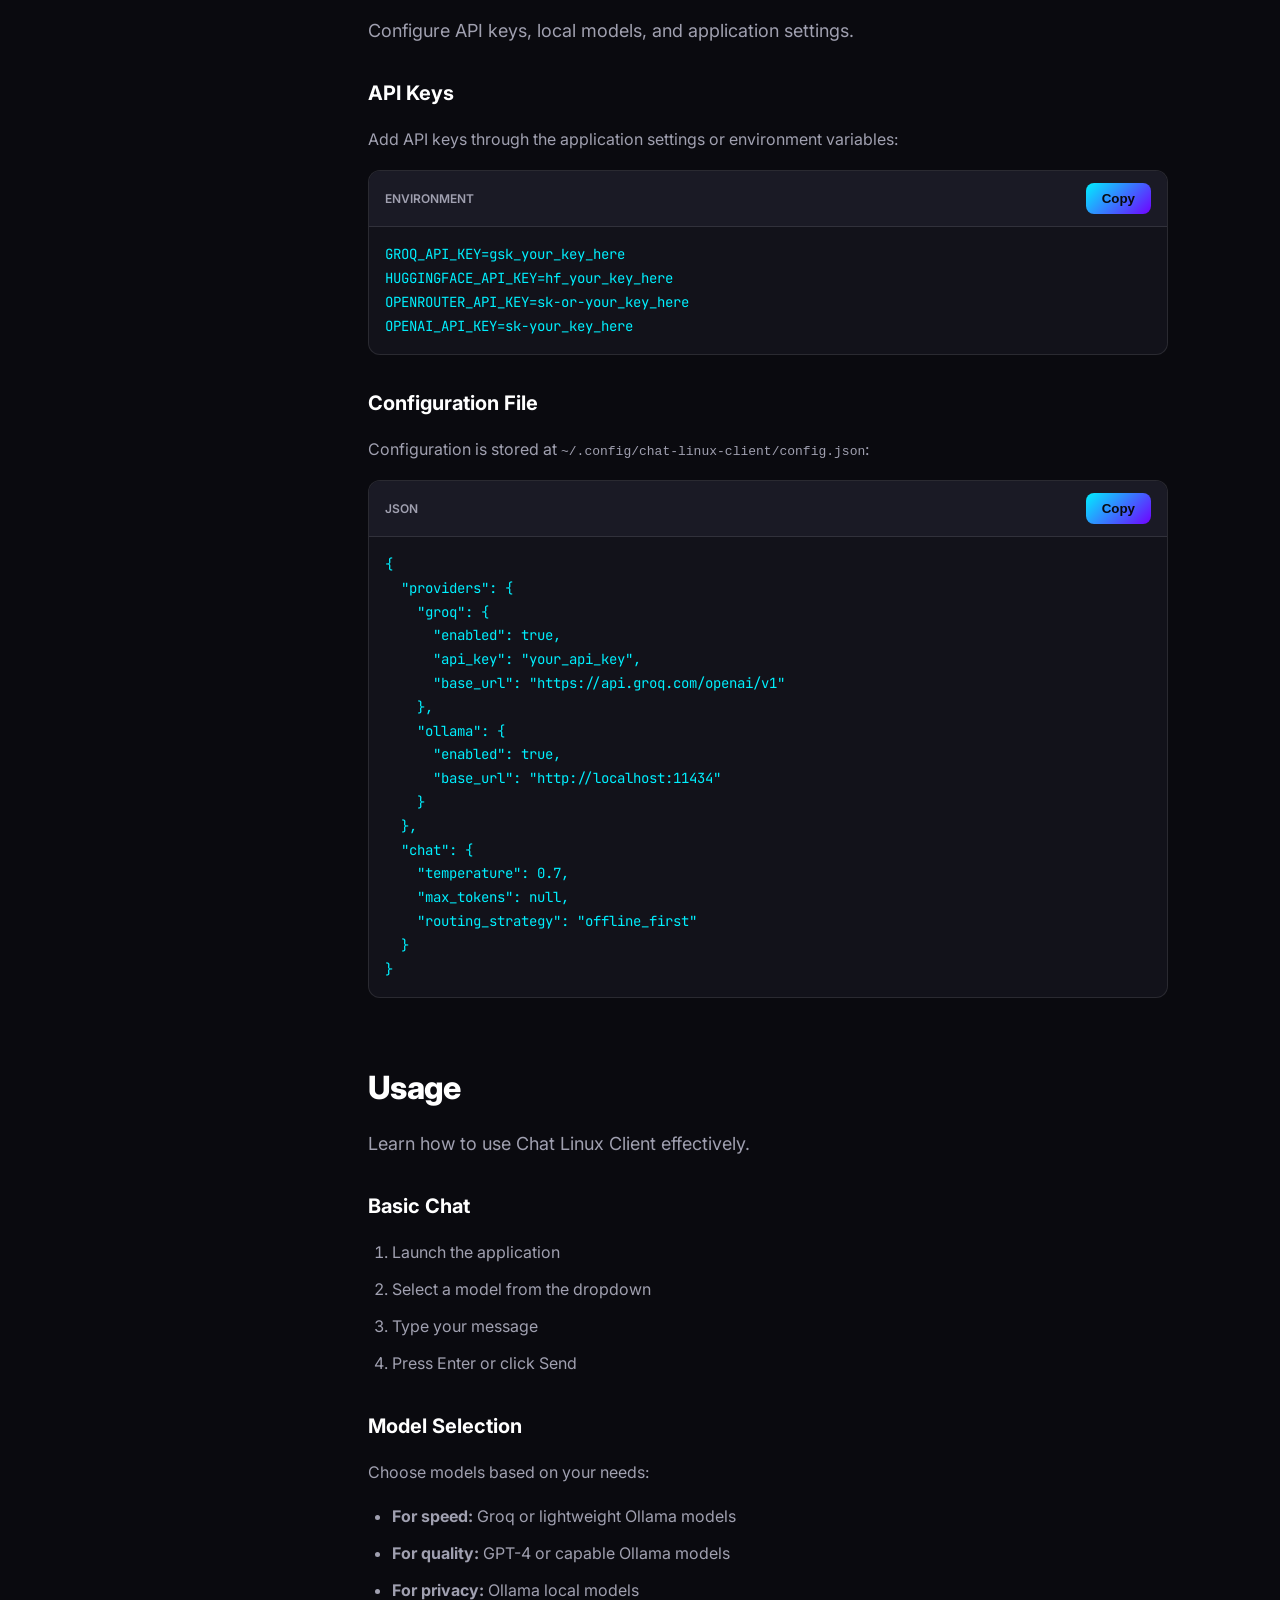
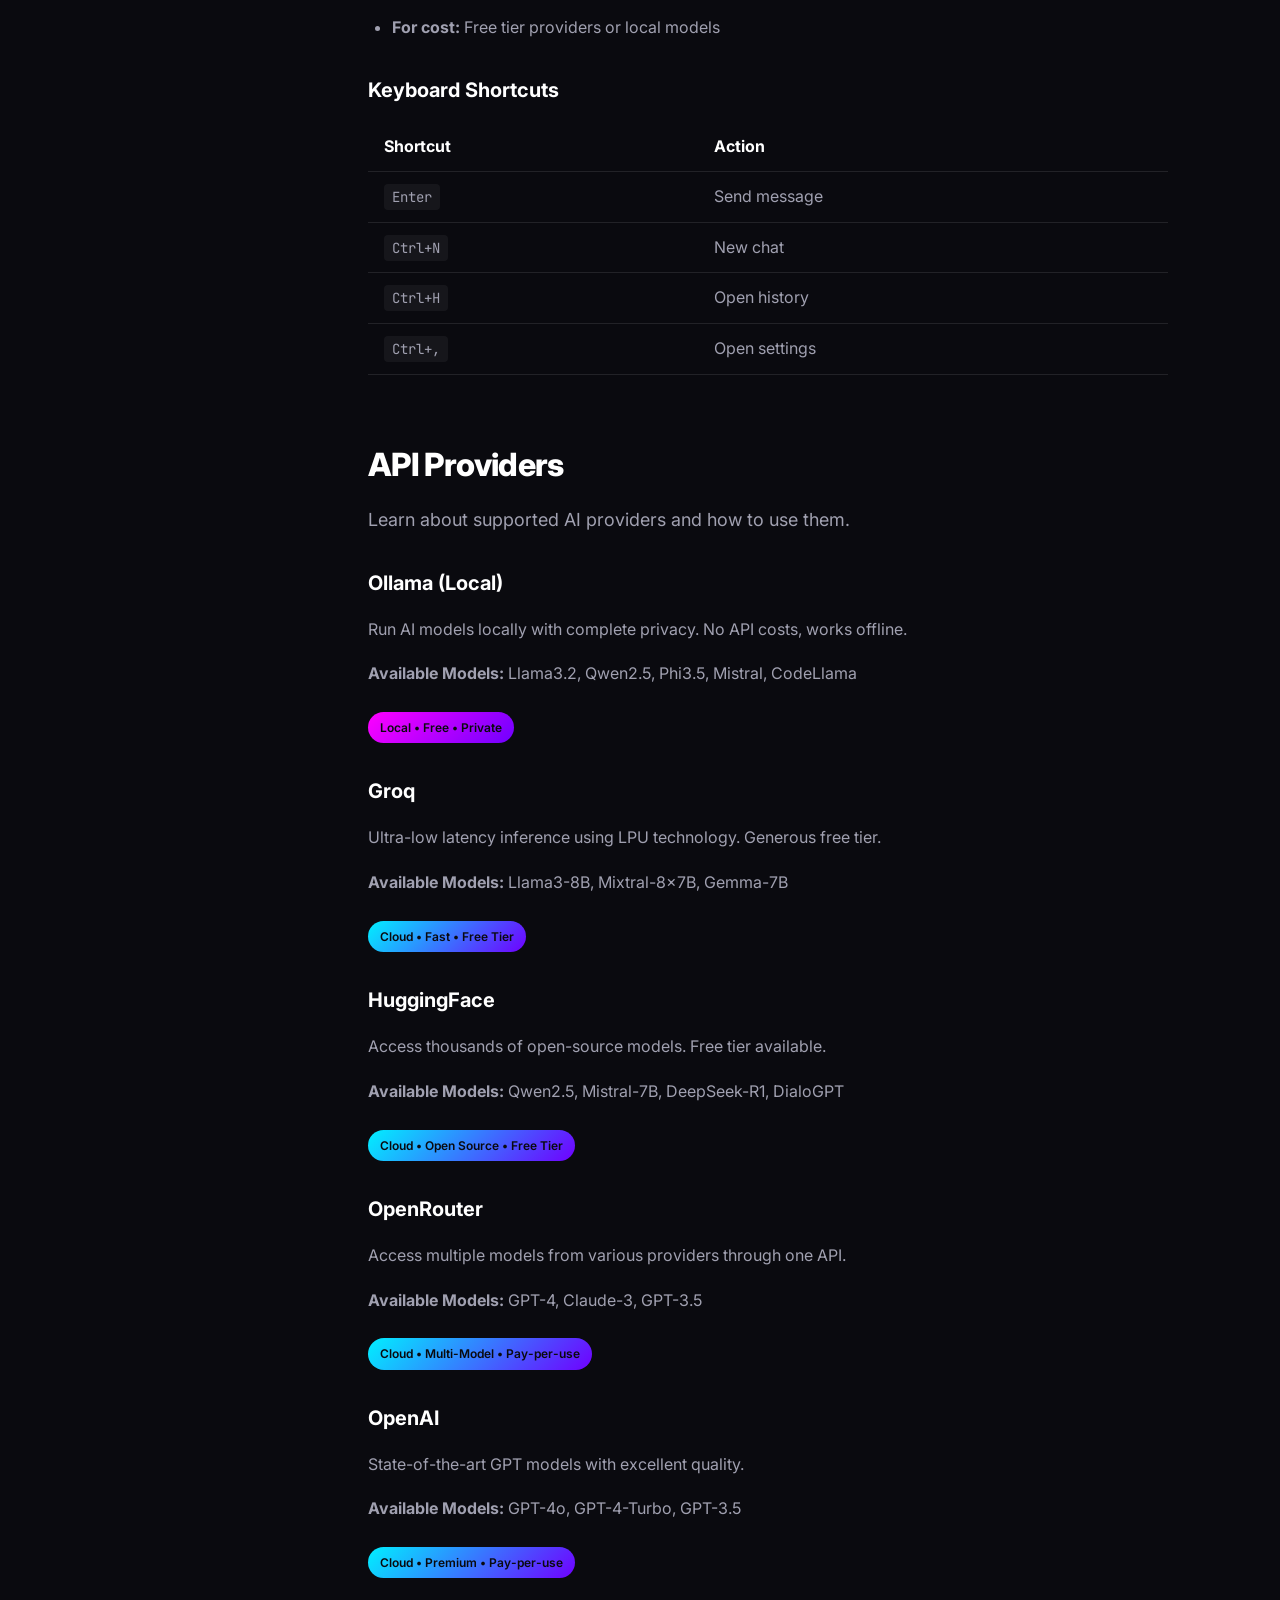
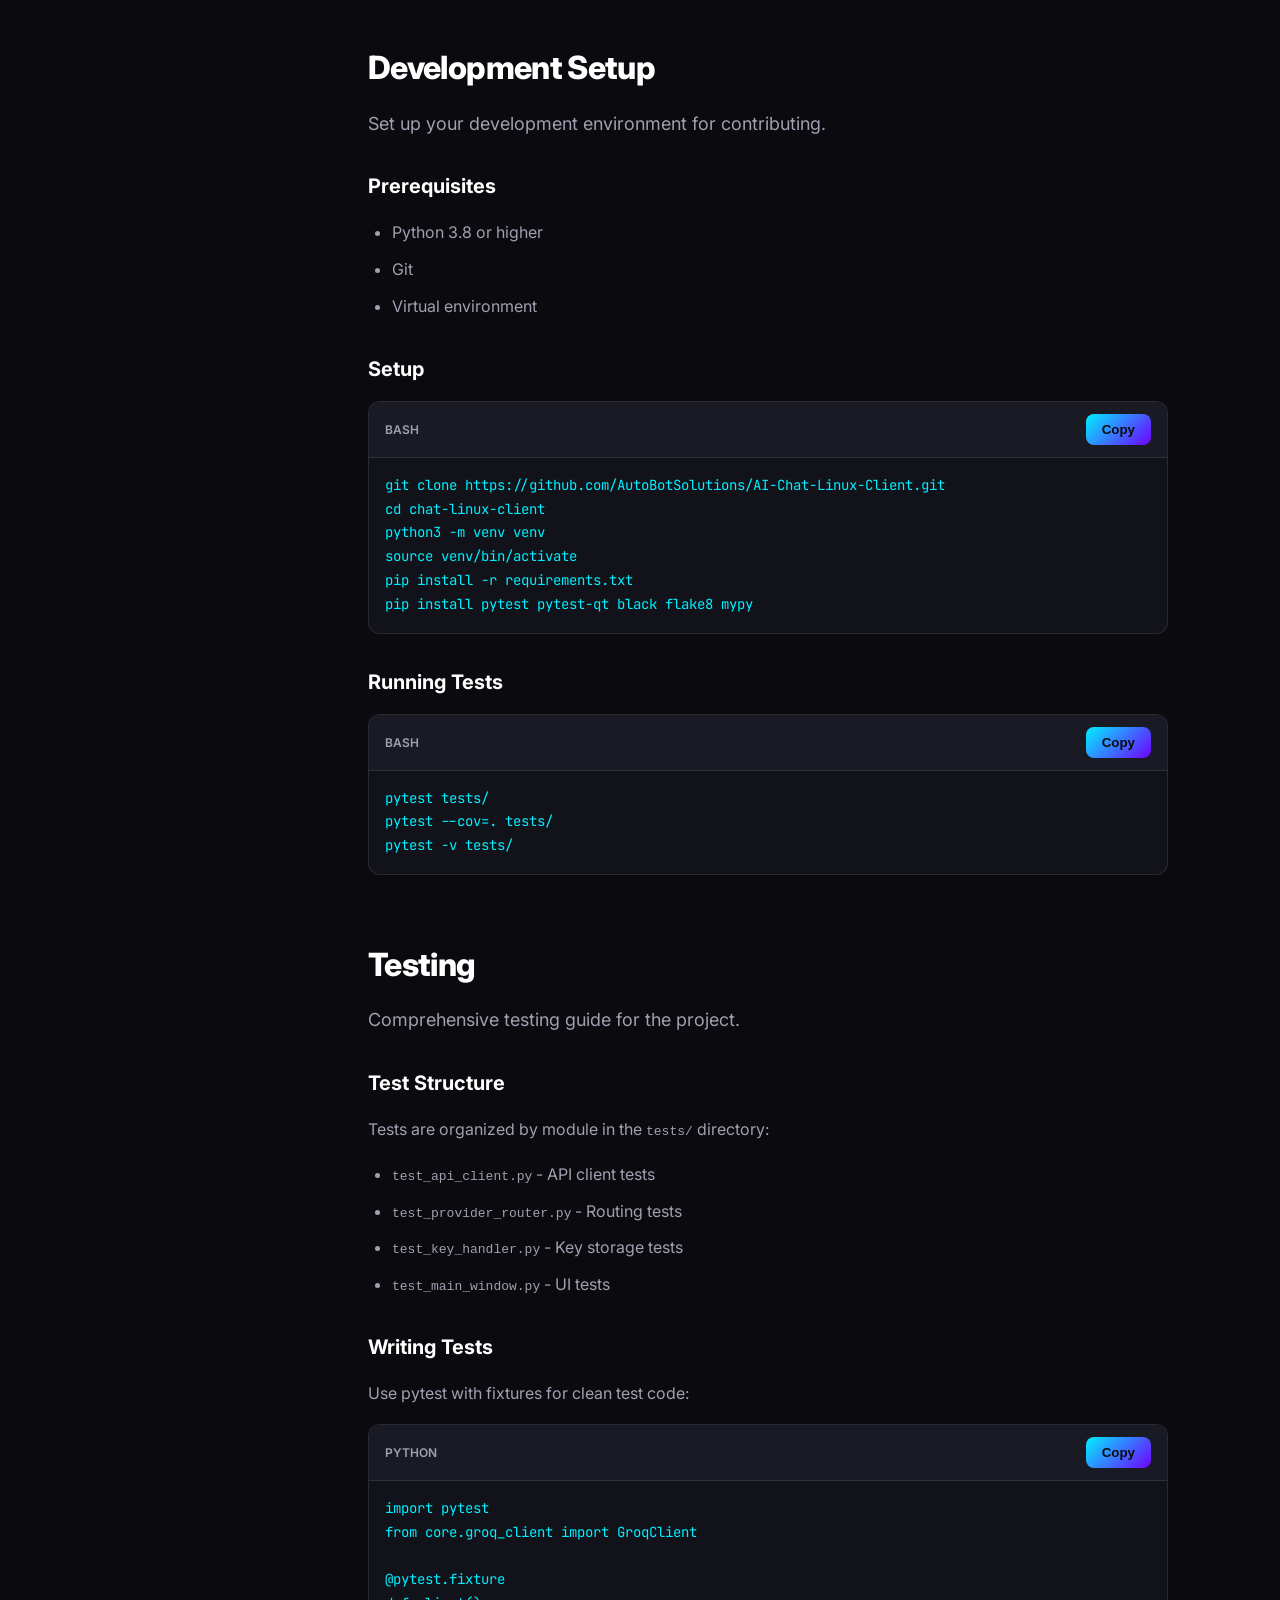
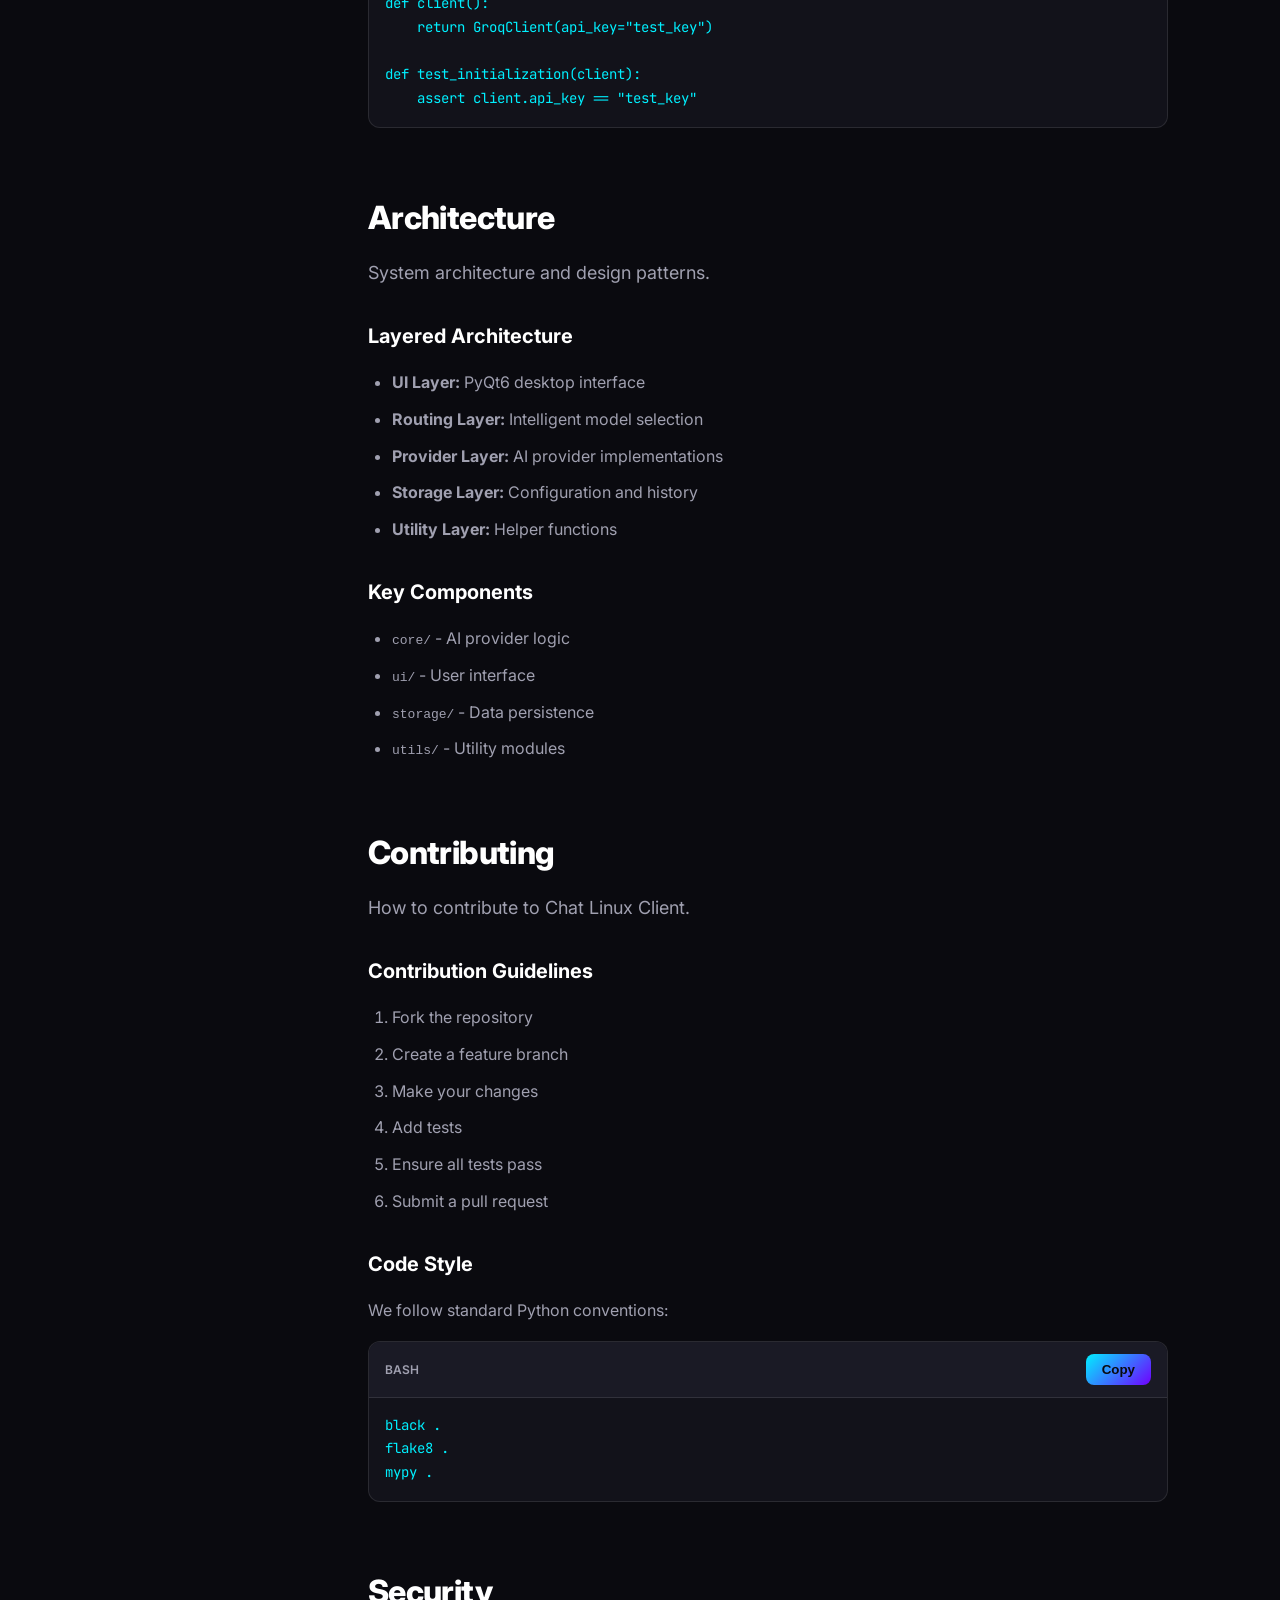
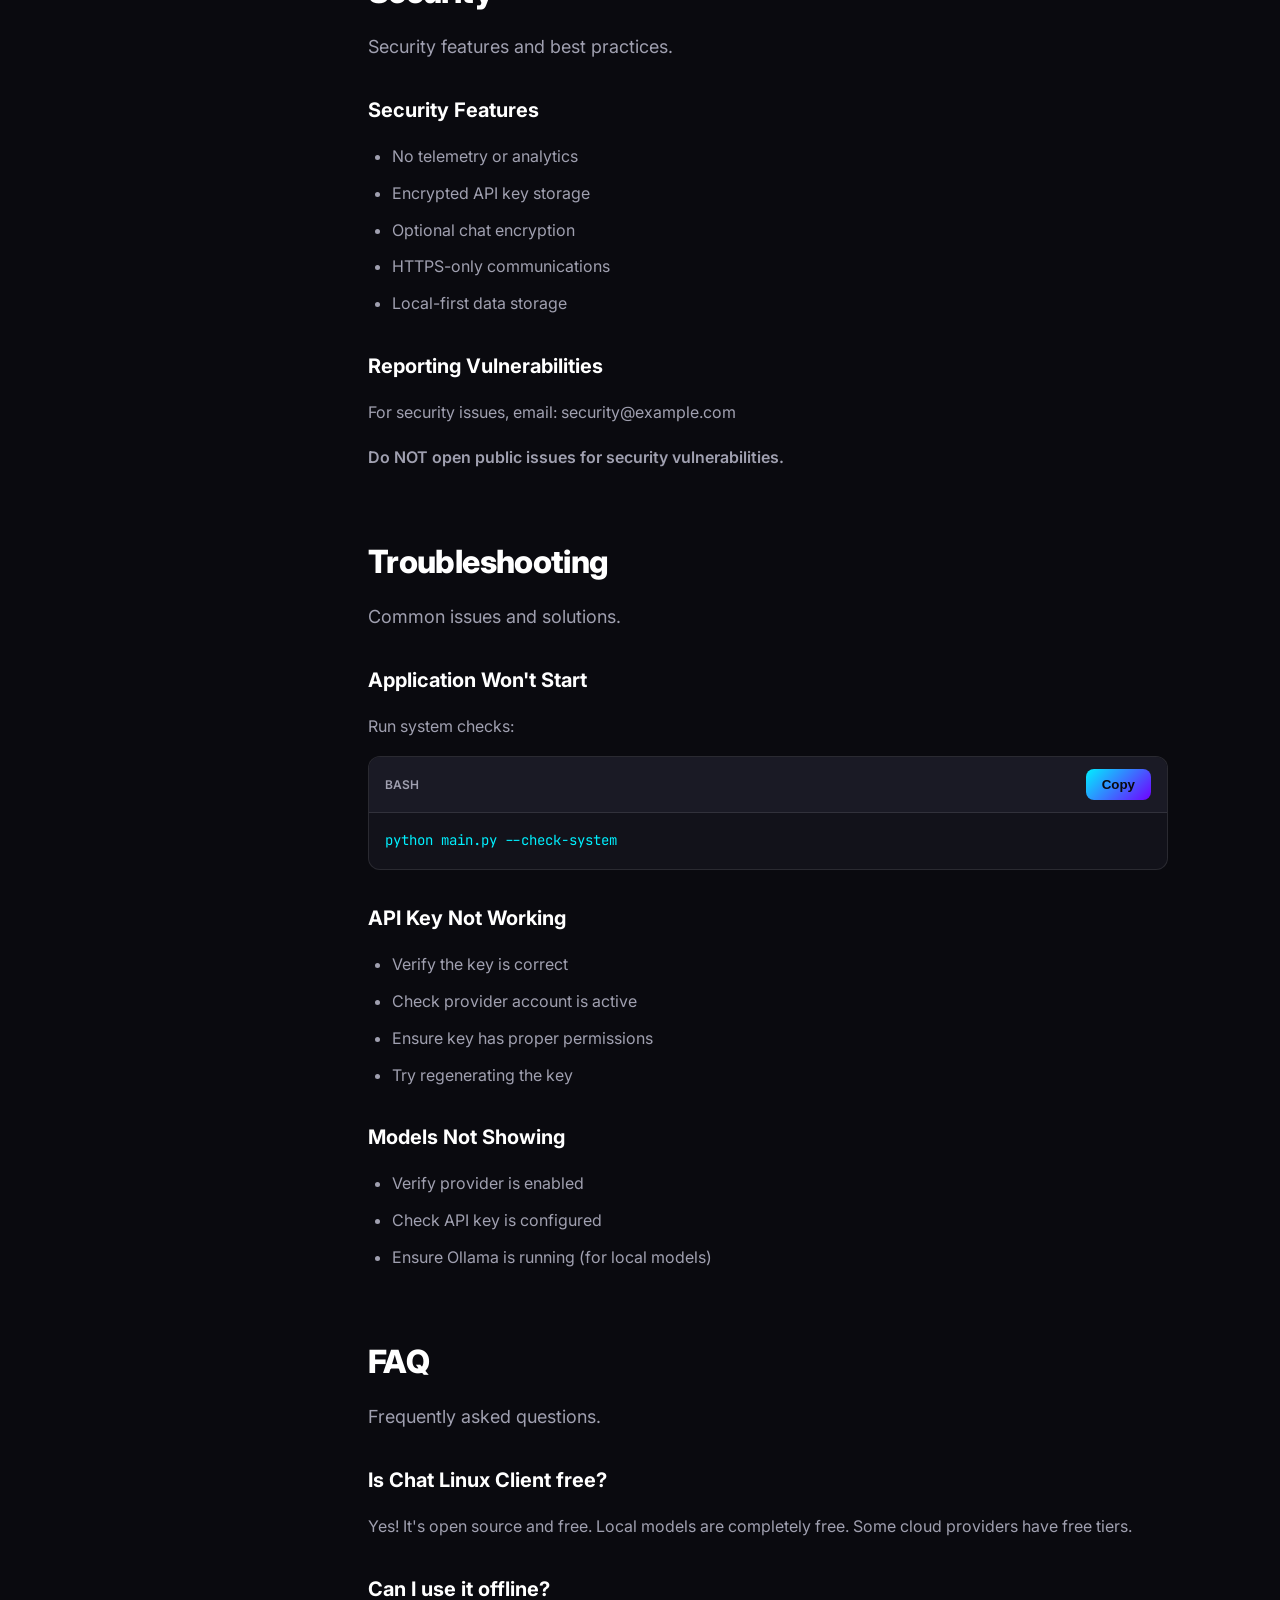
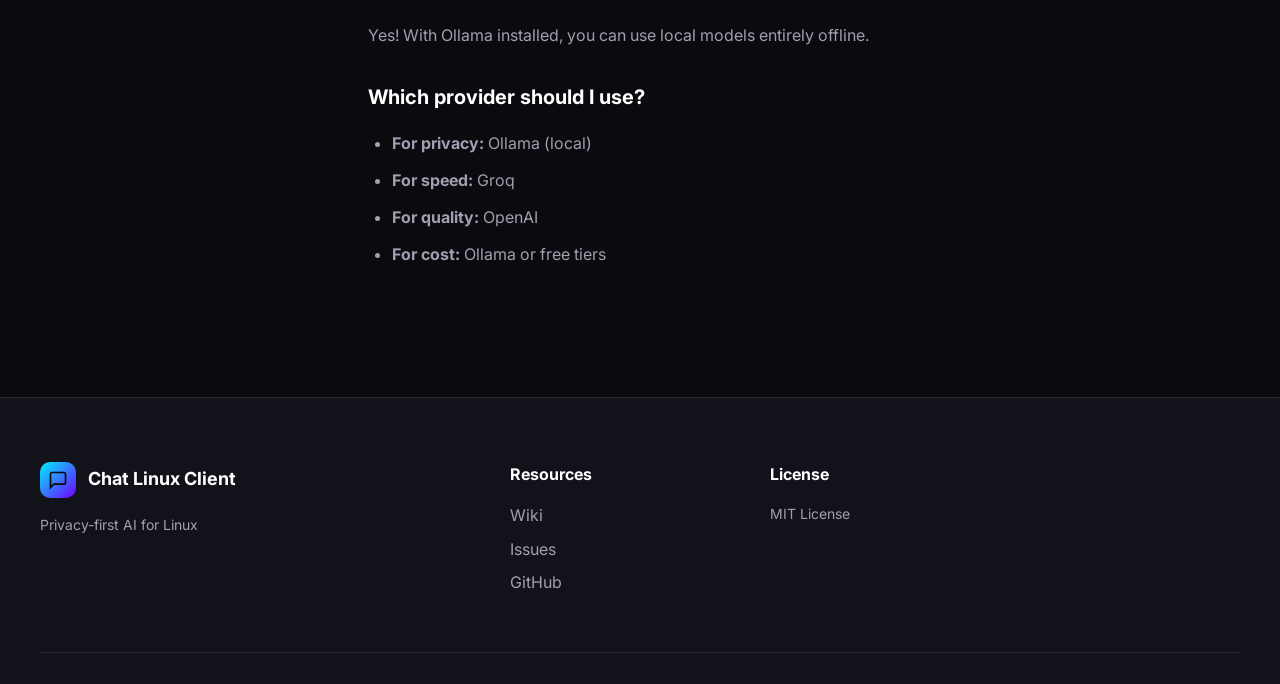
==== commit bd9602fa: "Add GitHub Pages workflow and update repository URLs" ====
--- a/pages/docs.html
+++ b/pages/docs.html
@@ -27,7 +27,7 @@
                 <a href="index.html#features" class="nav-link">Features</a>
                 <a href="index.html#download" class="nav-link">Download</a>
                 <a href="docs.html" class="nav-link active">Docs</a>
-                <a href="https://github.com/yourusername/chat-linux-client" class="nav-link github-link">
+                <a href="https://github.com/AutoBotSolutions/AI-Chat-Linux-Client" class="nav-link github-link">
                     <svg viewBox="0 0 24 24" fill="currentColor">
                         <path d="M12 0c-6.626 0-12 5.373-12 12 0 5.302 3.438 9.8 8.207 11.387.599.111.793-.261.793-.577v-2.234c-3.338.726-4.033-1.416-4.033-1.416-.546-1.387-1.333-1.756-1.333-1.756-1.089-.745.083-.729.083-.729 1.205.084 1.839 1.237 1.839 1.237 1.07 1.834 2.807 1.304 3.492.997.107-.775.418-1.305.762-1.604-2.665-.305-5.467-1.334-5.467-5.931 0-1.311.469-2.381 1.236-3.221-.124-.303-.535-1.524.117-3.176 0 0 1.008-.322 3.301 1.23.957-.266 1.983-.399 3.003-.404 1.02.005 2.047.138 3.006.404 2.291-1.552 3.297-1.23 3.297-1.23.653 1.653.242 2.874.118 3.176.77.84 1.235 1.911 1.235 3.221 0 4.609-2.807 5.624-5.479 5.921.43.372.823 1.102.823 2.222v3.293c0 .319.192.694.801.576 4.765-1.589 8.199-6.086 8.199-11.386 0-6.627-5.373-12-12-12z"/>
                     </svg>
@@ -100,7 +100,7 @@
                                     <span>Bash</span>
                                     <button class="copy-btn" onclick="copyCode(this)">Copy</button>
                                 </div>
-                                <pre><code>git clone https://github.com/yourusername/chat-linux-client.git
+                                <pre><code>git clone https://github.com/AutoBotSolutions/AI-Chat-Linux-Client.git
 cd chat-linux-client
 ./scripts/install.sh
 ./scripts/run.sh</code></pre>
@@ -301,7 +301,7 @@
                                     <span>Bash</span>
                                     <button class="copy-btn" onclick="copyCode(this)">Copy</button>
                                 </div>
-                                <pre><code>git clone https://github.com/yourusername/chat-linux-client.git
+                                <pre><code>git clone https://github.com/AutoBotSolutions/AI-Chat-Linux-Client.git
 cd chat-linux-client
 python3 -m venv venv
 source venv/bin/activate
@@ -520,9 +520,9 @@
                 </div>
                 <div class="footer-section">
                     <h4 class="footer-title">Resources</h4>
-                    <a href="https://github.com/yourusername/chat-linux-client/wiki" class="footer-link">Wiki</a>
-                    <a href="https://github.com/yourusername/chat-linux-client/issues" class="footer-link">Issues</a>
-                    <a href="https://github.com/yourusername/chat-linux-client" class="footer-link">GitHub</a>
+                    <a href="https://github.com/AutoBotSolutions/AI-Chat-Linux-Client/wiki" class="footer-link">Wiki</a>
+                    <a href="https://github.com/AutoBotSolutions/AI-Chat-Linux-Client/issues" class="footer-link">Issues</a>
+                    <a href="https://github.com/AutoBotSolutions/AI-Chat-Linux-Client" class="footer-link">GitHub</a>
                 </div>
                 <div class="footer-section">
                     <h4 class="footer-title">License</h4>
